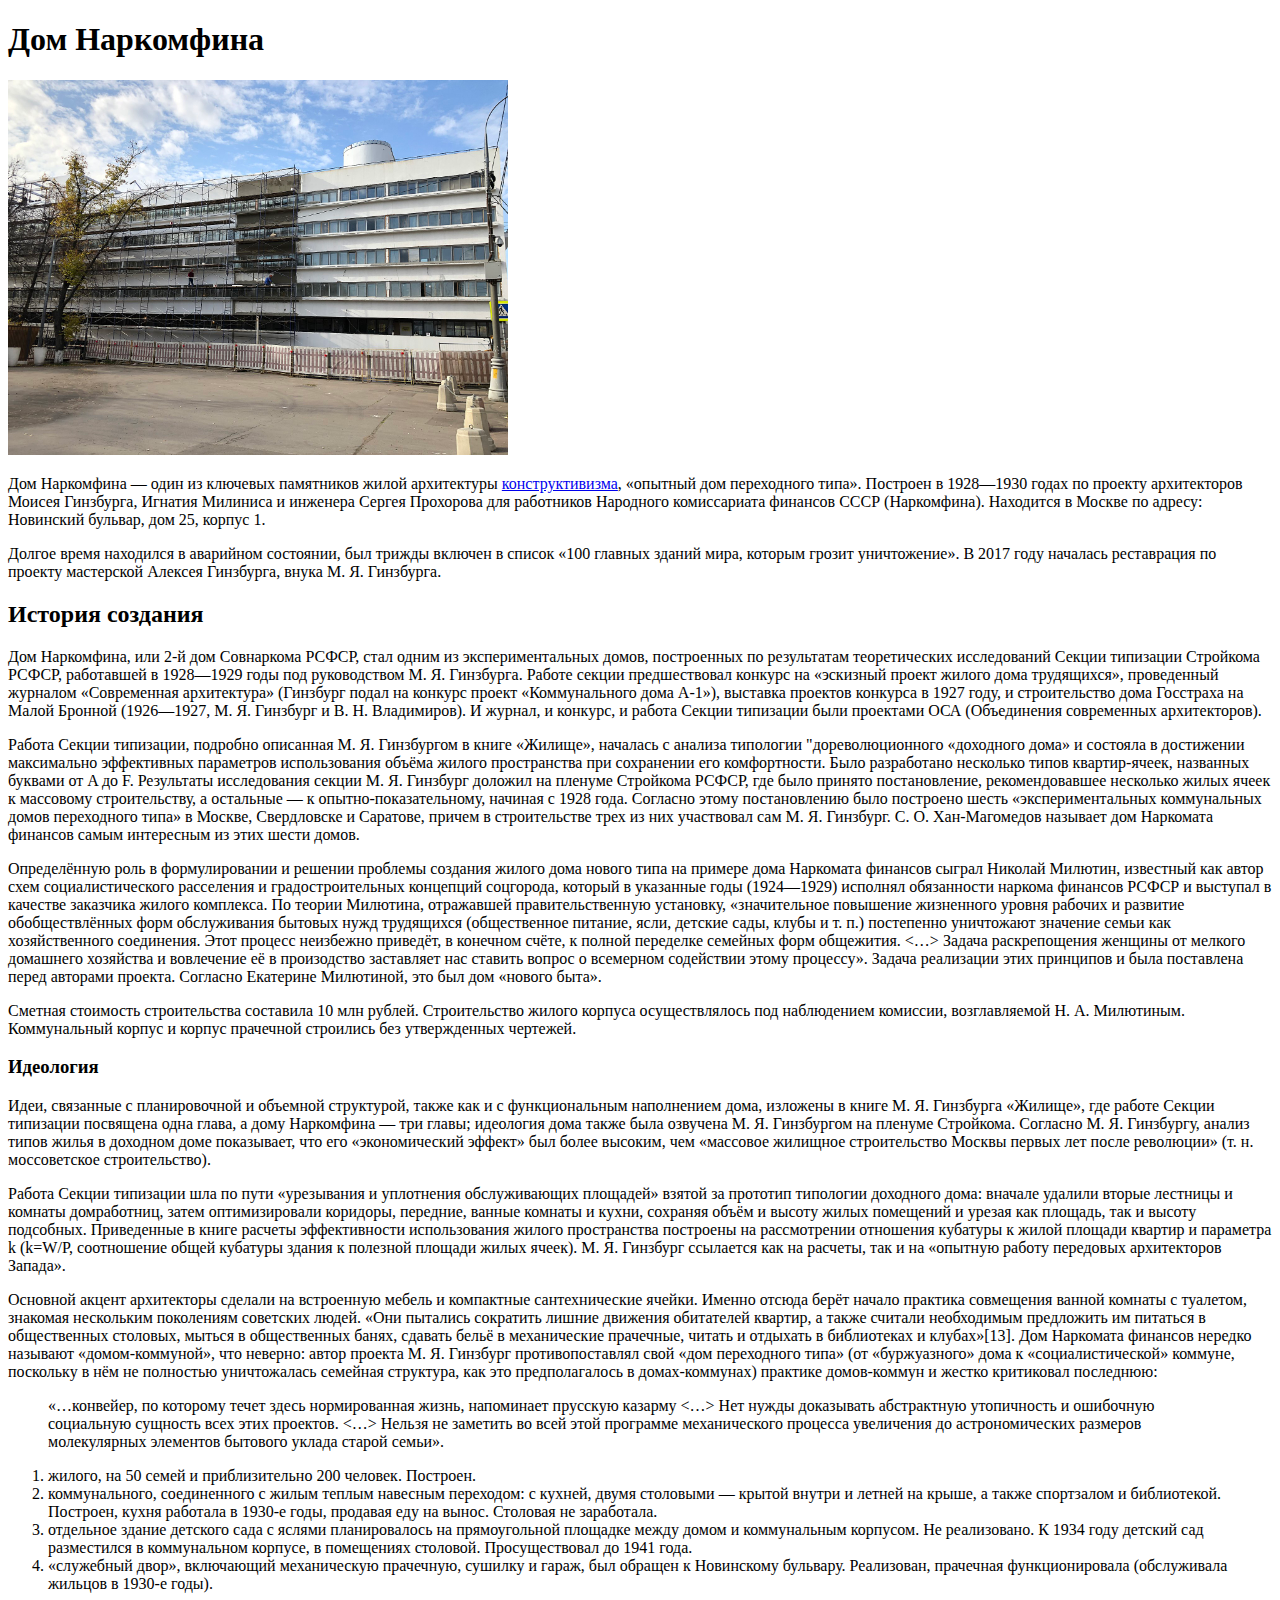
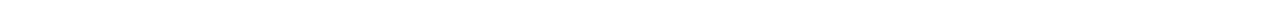
==== index.html @ 213c7147 "Домашка 1" ====
<!DOCTYPE html>
<html lang="en" dir="ltr">
  <head>
    <meta charset="utf-8">
    <title>Дом Наркомфина</title>
  </head>
  <body>
    <h1>Дом Наркомфина</h1>
    <img src="narkomfin.jpg" alt="Дома Наркомфина" width="500">
    <p>Дом Наркомфина — один из ключевых памятников жилой архитектуры <a href="https://ru.wikipedia.org/wiki/%D0%9A%D0%BE%D0%BD%D1%81%D1%82%D1%80%D1%83%D0%BA%D1%82%D0%B8%D0%B2%D0%B8%D0%B7%D0%BC_(%D0%B8%D1%81%D0%BA%D1%83%D1%81%D1%81%D1%82%D0%B2%D0%BE)">конструктивизма</a>, «опытный дом переходного типа». Построен в 1928—1930 годах по проекту архитекторов Моисея Гинзбурга, Игнатия Милиниса и инженера Сергея Прохорова для работников Народного комиссариата финансов СССР (Наркомфина). Находится в Москве по адресу: Новинский бульвар, дом 25, корпус 1.</p>
    <p>Долгое время находился в аварийном состоянии, был трижды включен в список «100 главных зданий мира, которым грозит уничтожение». В 2017 году началась реставрация по проекту мастерской Алексея Гинзбурга, внука М. Я. Гинзбурга.</p>

    <h2>История создания</h2>
    <p>Дом Наркомфина, или 2-й дом Совнаркома РСФСР, стал одним из экспериментальных домов, построенных по результатам теоретических исследований Секции типизации Стройкома РСФСР, работавшей в 1928—1929 годы под руководством М. Я. Гинзбурга. Работе секции предшествовал конкурс на «эскизный проект жилого дома трудящихся», проведенный журналом «Современная архитектура» (Гинзбург подал на конкурс проект «Коммунального дома А-1»), выставка проектов конкурса в 1927 году, и строительство дома Госстраха на Малой Бронной (1926—1927, М. Я. Гинзбург и В. Н. Владимиров). И журнал, и конкурс, и работа Секции типизации были проектами ОСА (Объединения современных архитекторов).</p>
    <p>Работа Секции типизации, подробно описанная М. Я. Гинзбургом в книге «Жилище», началась с анализа типологии "дореволюционного «доходного дома» и состояла в достижении максимально эффективных параметров использования объёма жилого пространства при сохранении его комфортности. Было разработано несколько типов квартир-ячеек, названных буквами от A до F. Результаты исследования секции М. Я. Гинзбург доложил на пленуме Стройкома РСФСР, где было принято постановление, рекомендовавшее несколько жилых ячеек к массовому строительству, а остальные — к опытно-показательному, начиная с 1928 года. Согласно этому постановлению было построено шесть «экспериментальных коммунальных домов переходного типа» в Москве, Свердловске и Саратове, причем в строительстве трех из них участвовал сам М. Я. Гинзбург. С. О. Хан-Магомедов называет дом Наркомата финансов самым интересным из этих шести домов.</p>
    <p>Определённую роль в формулировании и решении проблемы создания жилого дома нового типа на примере дома Наркомата финансов сыграл Николай Милютин, известный как автор схем социалистического расселения и градостроительных концепций соцгорода, который в указанные годы (1924—1929) исполнял обязанности наркома финансов РСФСР и выступал в качестве заказчика жилого комплекса. По теории Милютина, отражавшей правительственную установку, «значительное повышение жизненного уровня рабочих и развитие обобществлённых форм обслуживания бытовых нужд трудящихся (общественное питание, ясли, детские сады, клубы и т. п.) постепенно уничтожают значение семьи как хозяйственного соединения. Этот процесс неизбежно приведёт, в конечном счёте, к полной переделке семейных форм общежития. <…> Задача раскрепощения женщины от мелкого домашнего хозяйства и вовлечение её в произодство заставляет нас ставить вопрос о всемерном содействии этому процессу». Задача реализации этих принципов и была поставлена перед авторами проекта. Согласно Екатерине Милютиной, это был дом «нового быта».</p>
    <p>Сметная стоимость строительства составила 10 млн рублей. Строительство жилого корпуса осуществлялось под наблюдением комиссии, возглавляемой Н. А. Милютиным. Коммунальный корпус и корпус прачечной строились без утвержденных чертежей.</p>

    <h3>Идеология</h3>
    <p>Идеи, связанные с планировочной и объемной структурой, также как и с функциональным наполнением дома, изложены в книге М. Я. Гинзбурга «Жилище», где работе Секции типизации посвящена одна глава, а дому Наркомфина — три главы; идеология дома также была озвучена М. Я. Гинзбургом на пленуме Стройкома. Согласно М. Я. Гинзбургу, анализ типов жилья в доходном доме показывает, что его «экономический эффект» был более высоким, чем «массовое жилищное строительство Москвы первых лет после революции» (т. н. моссоветское строительство).</p>
    <p>Работа Секции типизации шла по пути «урезывания и уплотнения обслуживающих площадей» взятой за прототип типологии доходного дома: вначале удалили вторые лестницы и комнаты домработниц, затем оптимизировали коридоры, передние, ванные комнаты и кухни, сохраняя объём и высоту жилых помещений и урезая как площадь, так и высоту подсобных. Приведенные в книге расчеты эффективности использования жилого пространства построены на рассмотрении отношения кубатуры к жилой площади квартир и параметра k (k=W/P, соотношение общей кубатуры здания к полезной площади жилых ячеек). М. Я. Гинзбург ссылается как на расчеты, так и на «опытную работу передовых архитекторов Запада».</p>
    <p>Основной акцент архитекторы сделали на встроенную мебель и компактные сантехнические ячейки. Именно отсюда берёт начало практика совмещения ванной комнаты с туалетом, знакомая нескольким поколениям советских людей. «Они пытались сократить лишние движения обитателей квартир, а также считали необходимым предложить им питаться в общественных столовых, мыться в общественных банях, сдавать бельё в механические прачечные, читать и отдыхать в библиотеках и клубах»[13].
    Дом Наркомата финансов нередко называют «домом-коммуной», что неверно: автор проекта М. Я. Гинзбург противопоставлял свой «дом переходного типа» (от «буржуазного» дома к «социалистической» коммуне, поскольку в нём не полностью уничтожалась семейная структура, как это предполагалось в домах-коммунах) практике домов-коммун и жестко критиковал последнюю:</p>
    <blockquote cite="https://ru.wikipedia.org/wiki/%D0%94%D0%BE%D0%BC_%D0%9D%D0%B0%D1%80%D0%BA%D0%BE%D0%BC%D1%84%D0%B8%D0%BD%D0%B0">«…конвейер, по которому течет здесь нормированная жизнь, напоминает прусскую казарму <…> Нет нужды доказывать абстрактную утопичность и ошибочную социальную сущность всех этих проектов. <…> Нельзя не заметить во всей этой программе механического процесса увеличения до астрономических размеров молекулярных элементов бытового уклада старой семьи».</blockquote>

    <ol>
      <li>жилого, на 50 семей и приблизительно 200 человек. Построен.</li>
      <li>коммунального, соединенного с жилым теплым навесным переходом: с кухней, двумя столовыми — крытой внутри и летней на крыше, а также спортзалом и библиотекой. Построен, кухня работала в 1930-е годы, продавая еду на вынос. Столовая не заработала.</li>
      <li>отдельное здание детского сада с яслями планировалось на прямоугольной площадке между домом и коммунальным корпусом. Не реализовано. К 1934 году детский сад разместился в коммунальном корпусе, в помещениях столовой. Просуществовал до 1941 года.</li>
      <li>«служебный двор», включающий механическую прачечную, сушилку и гараж, был обращен к Новинскому бульвару. Реализован, прачечная функционировала (обслуживала жильцов в 1930-е годы).</li>
    </ol>

  </body>
</html>
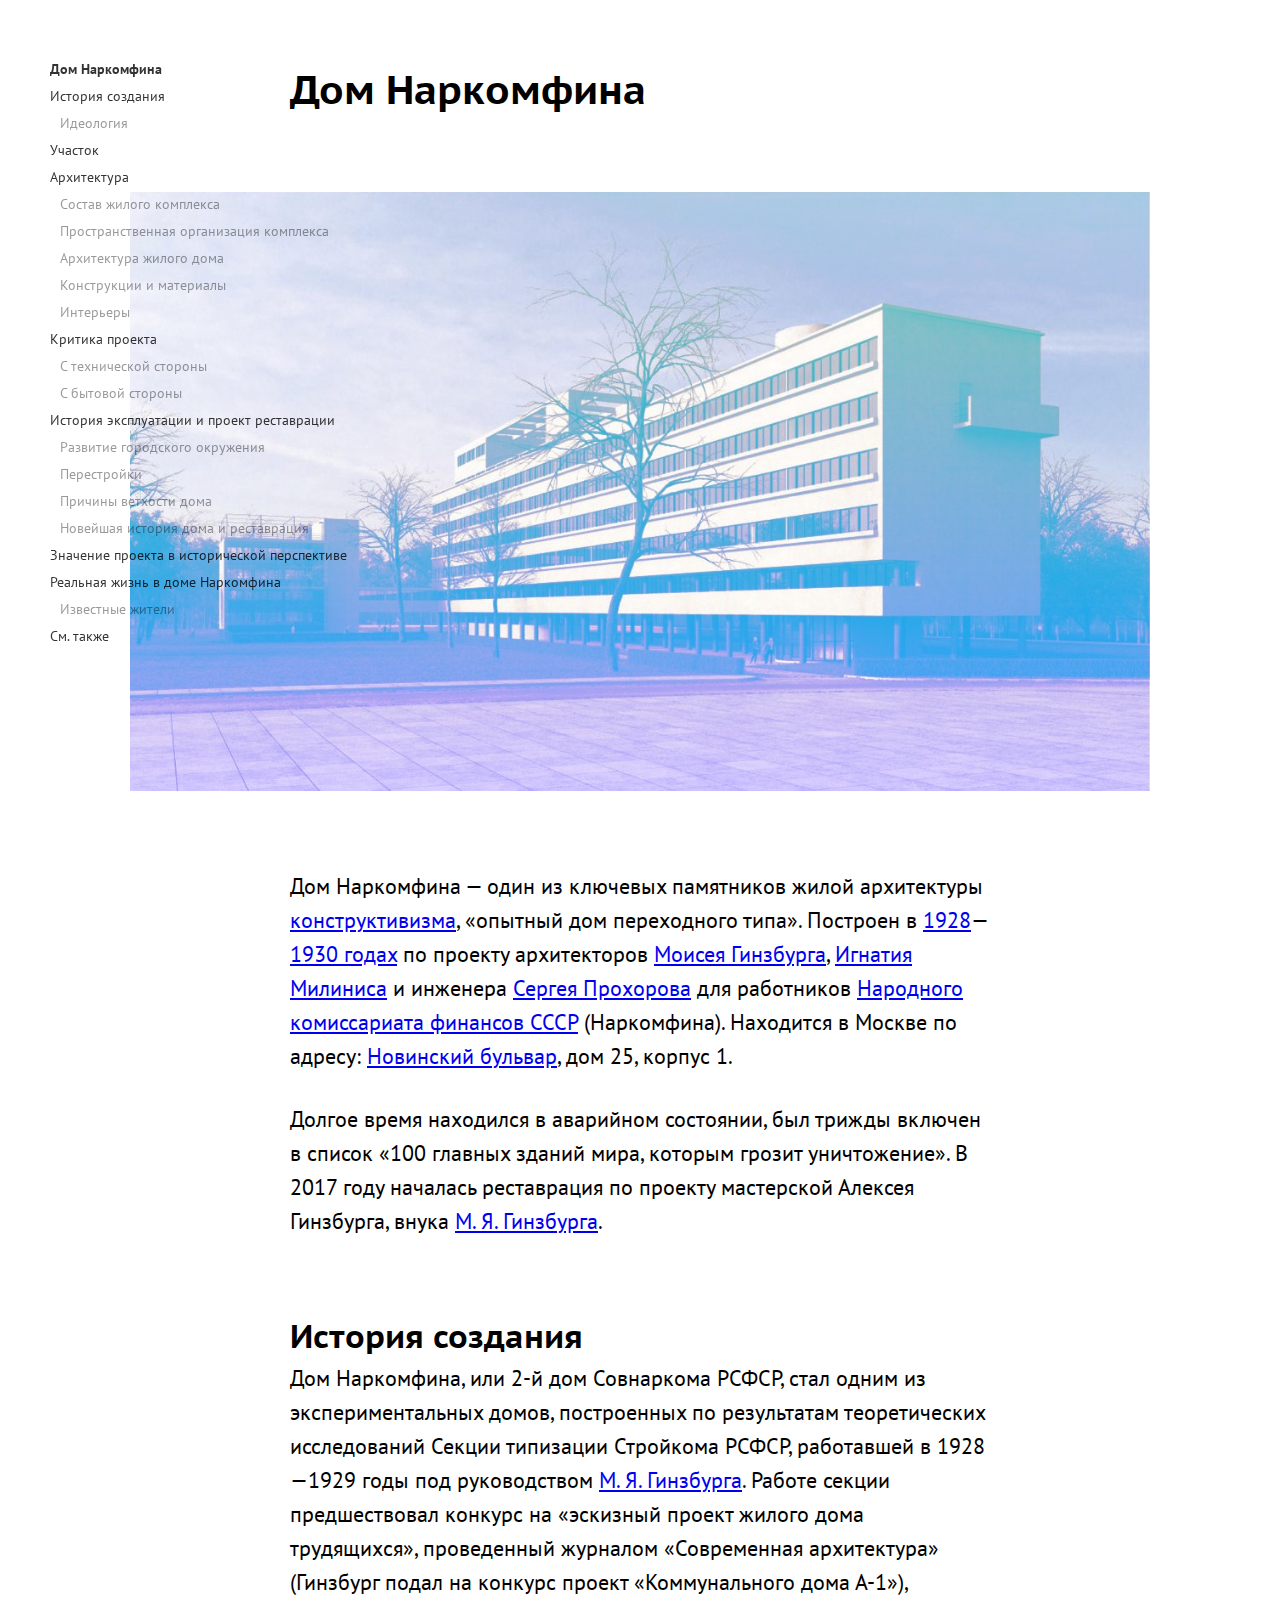
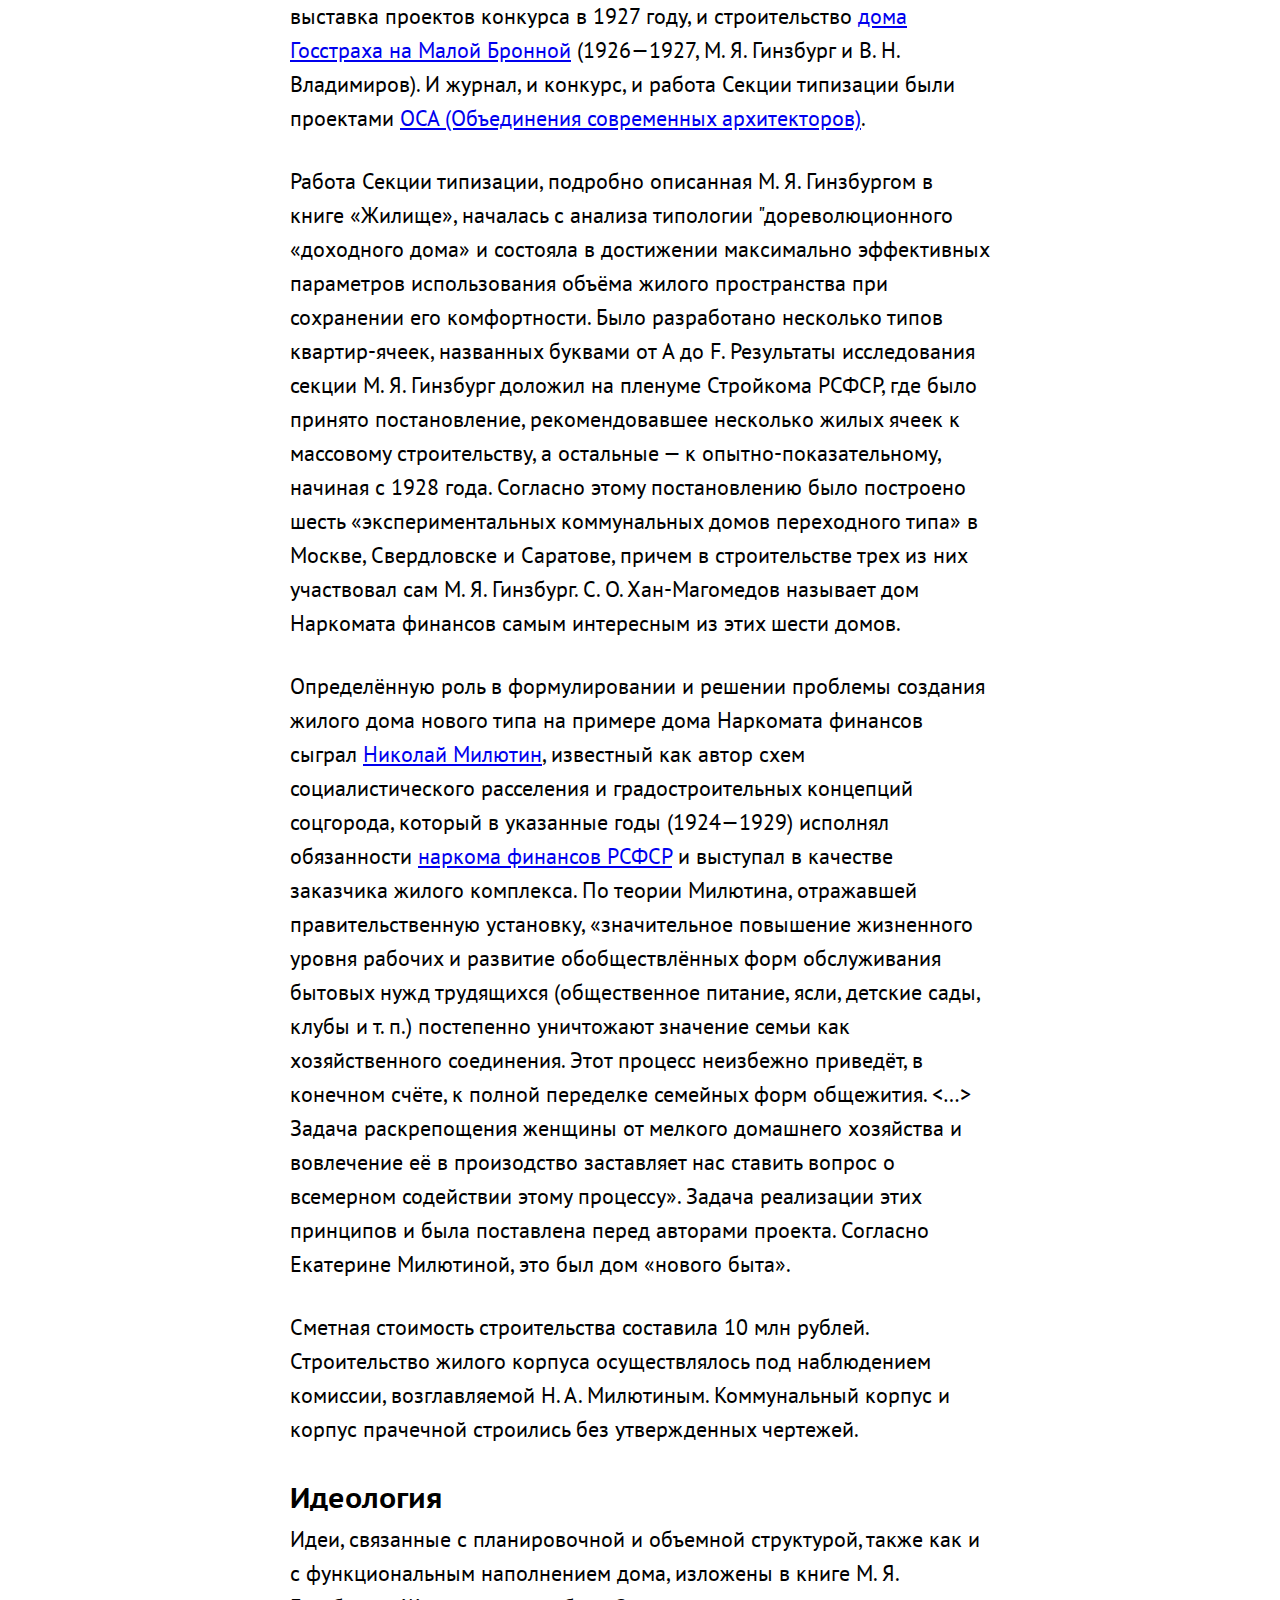
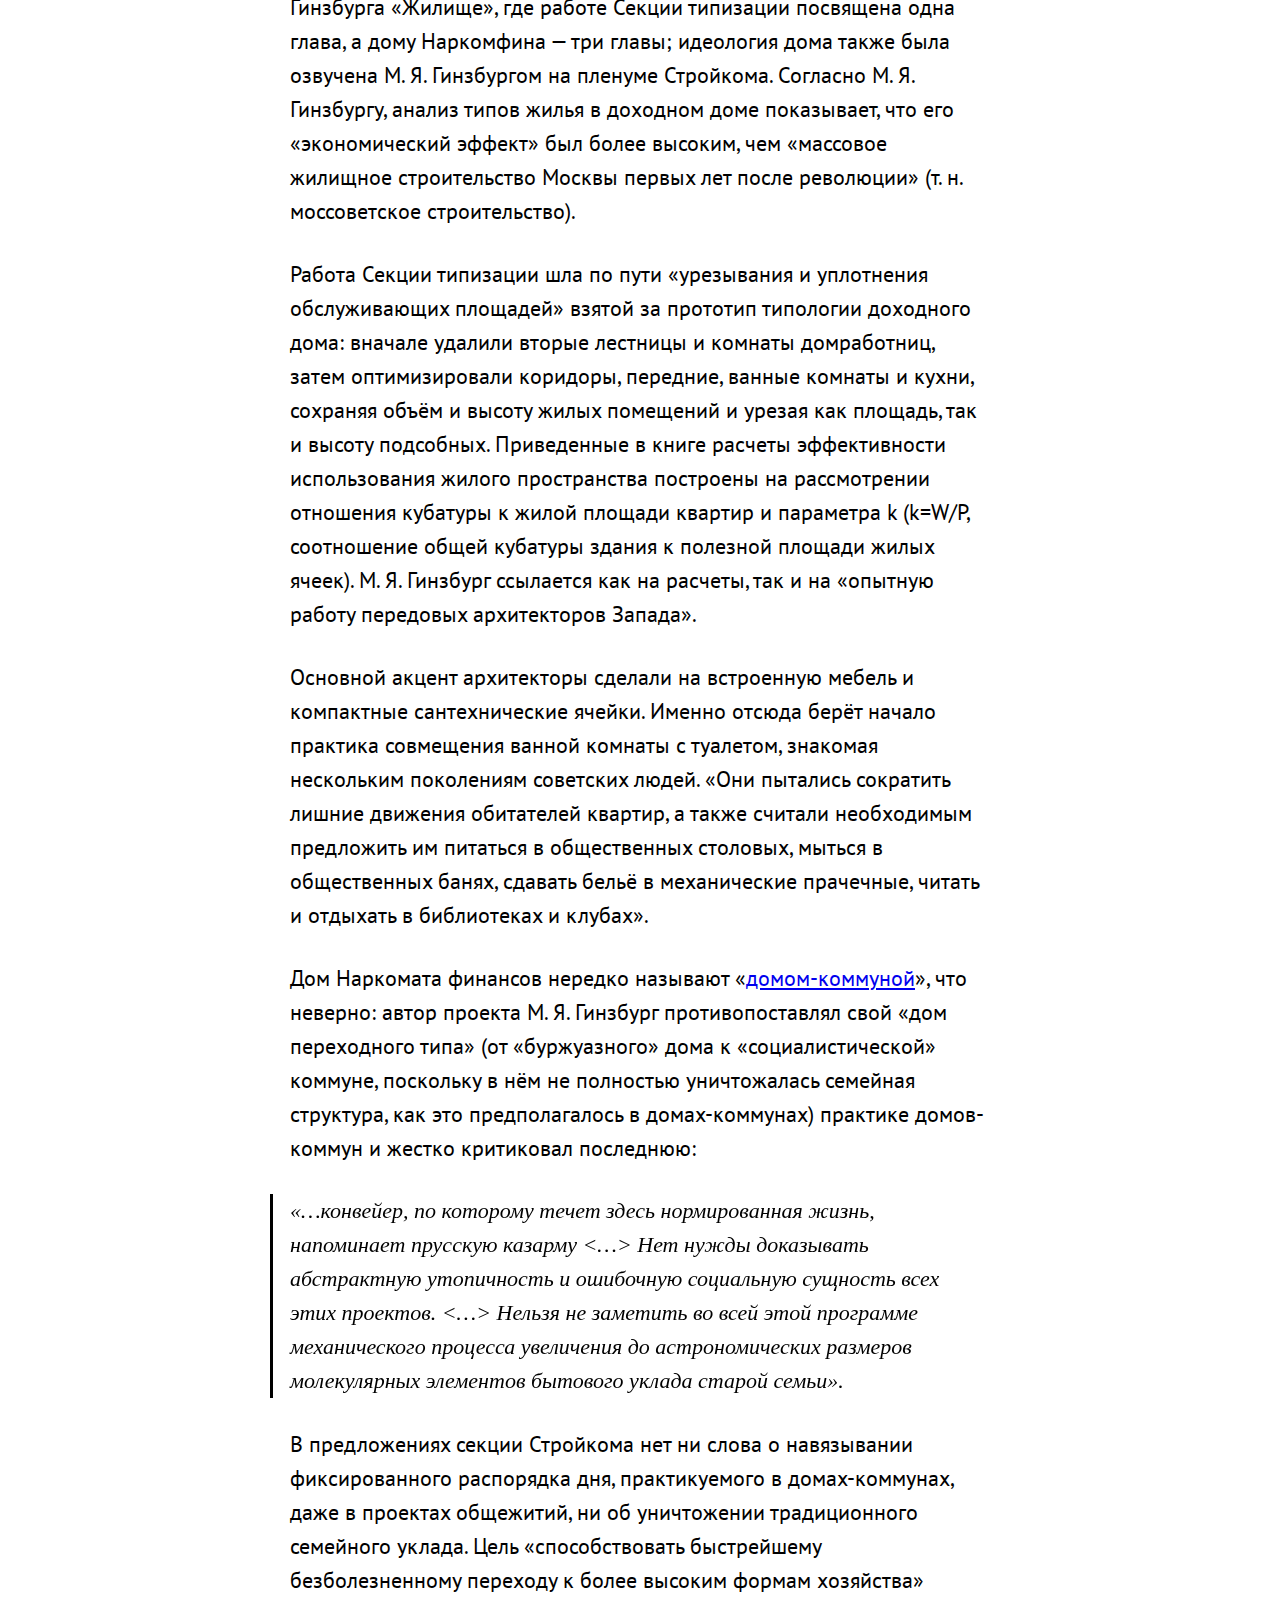
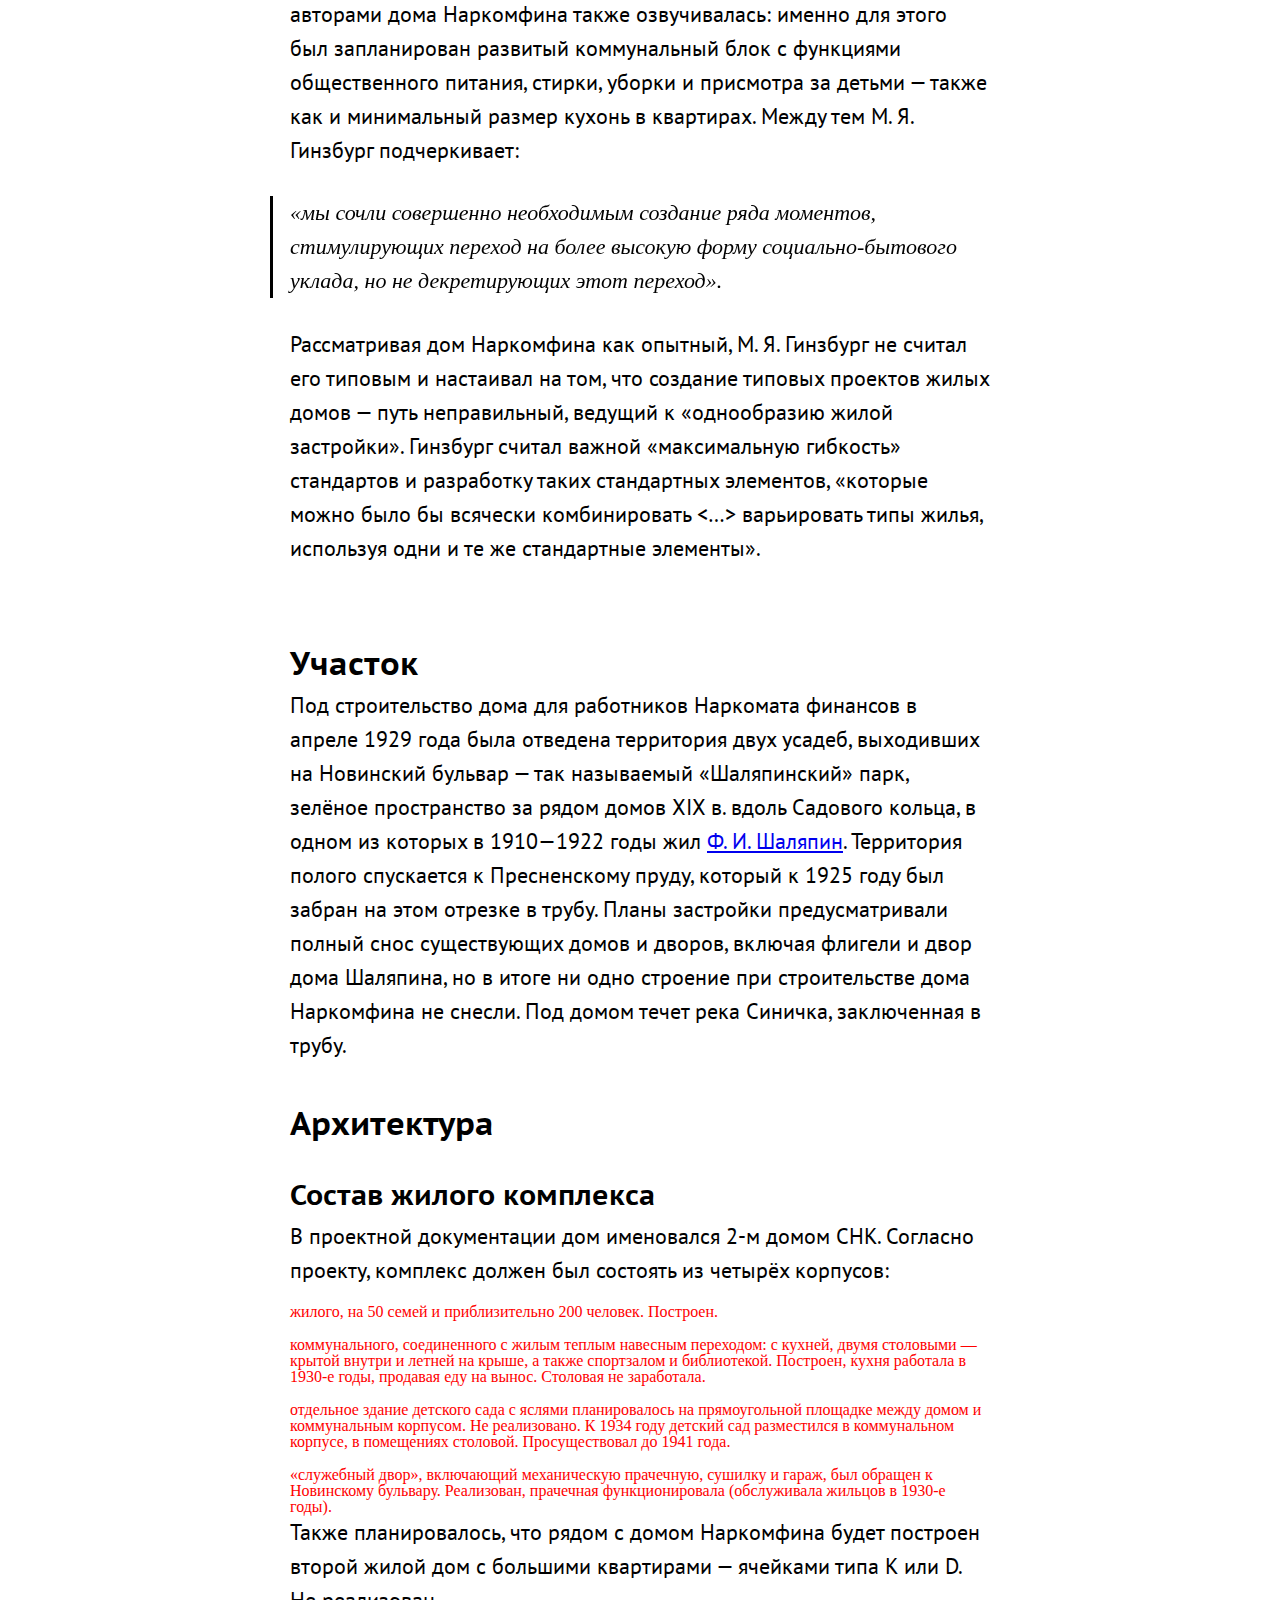
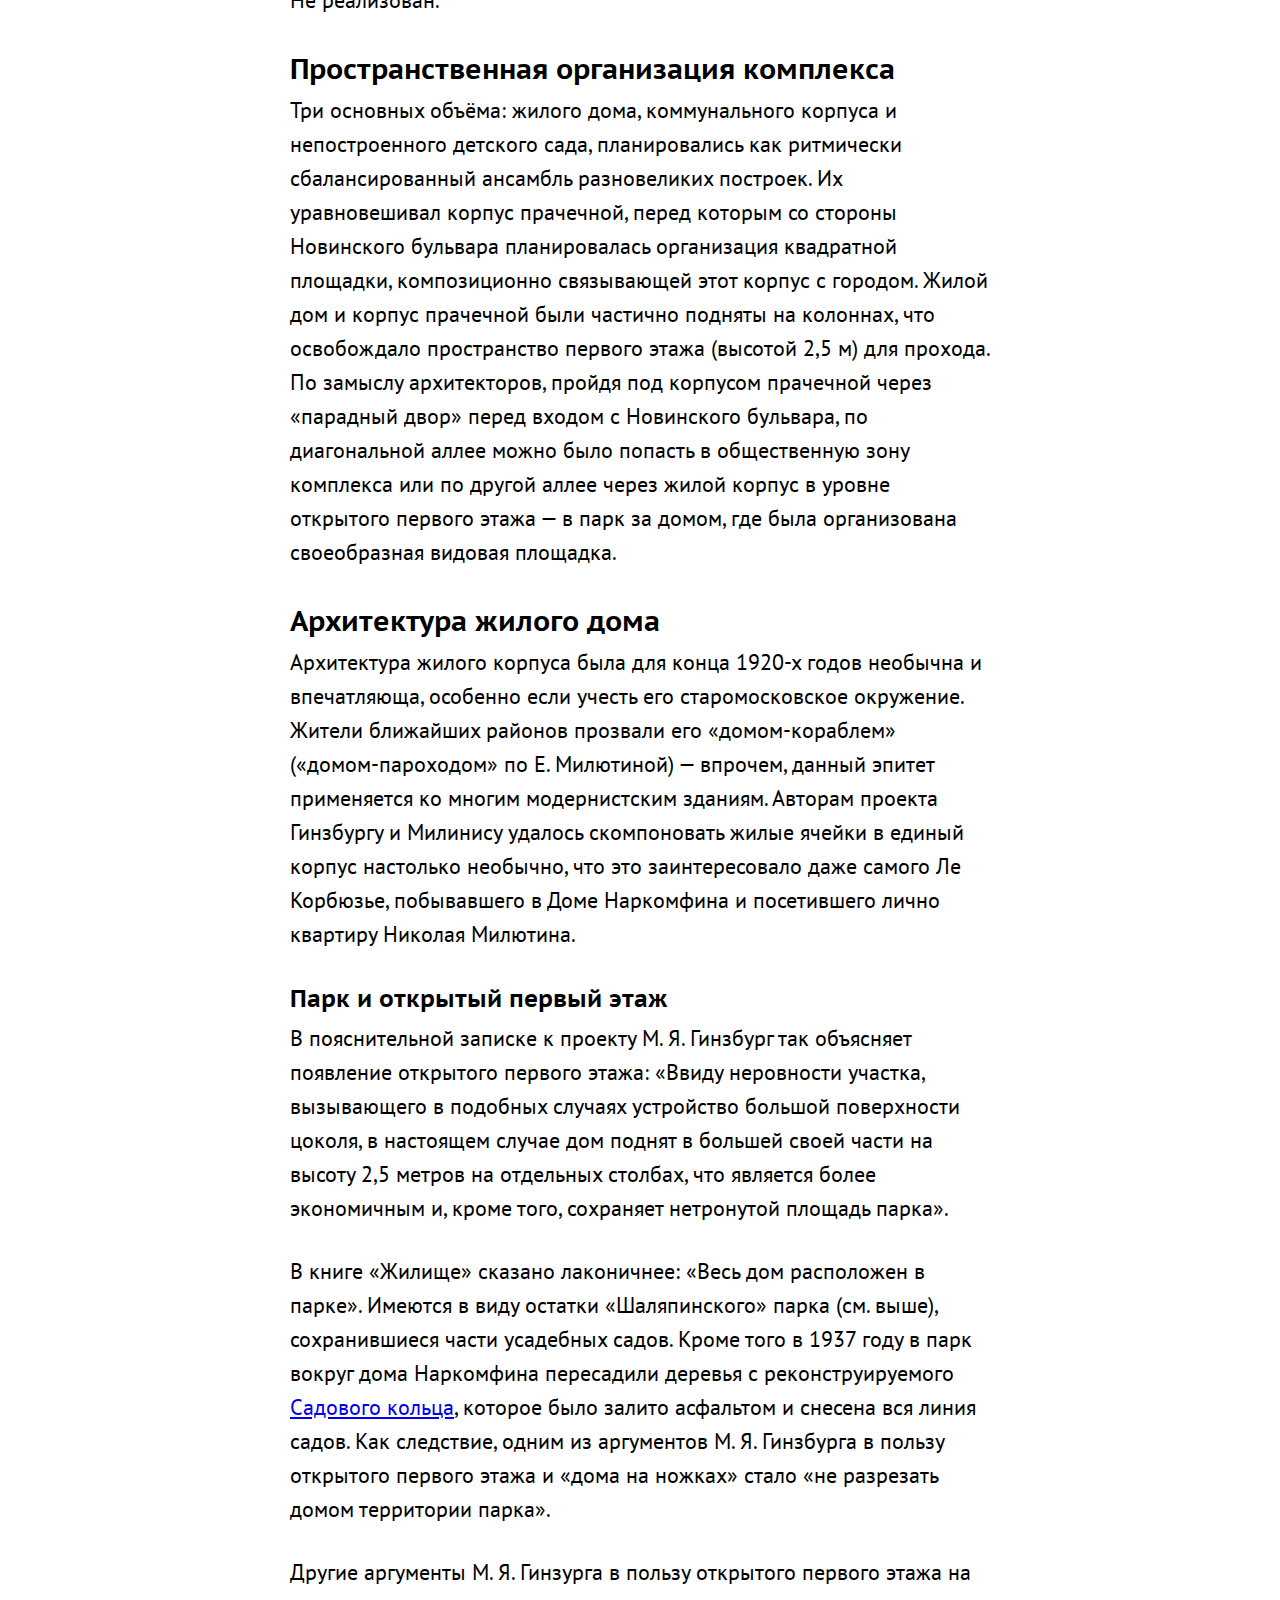
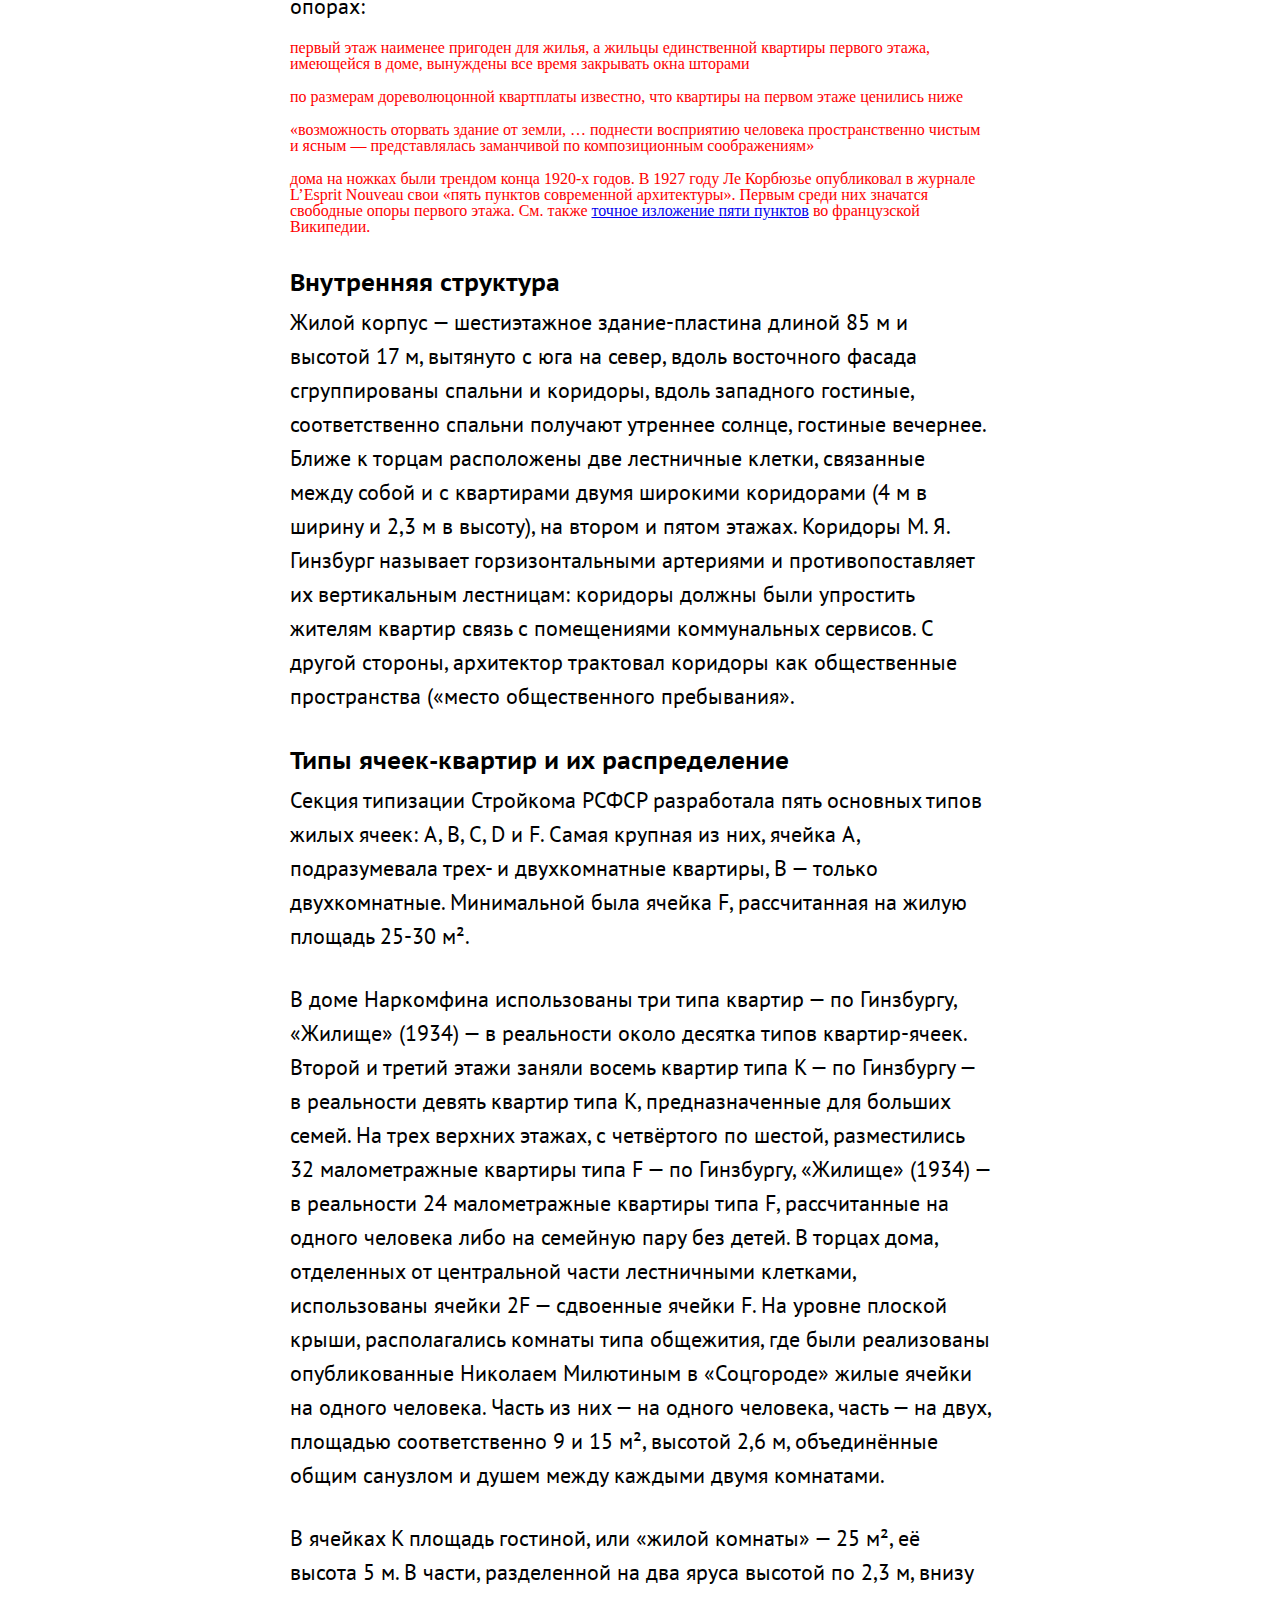
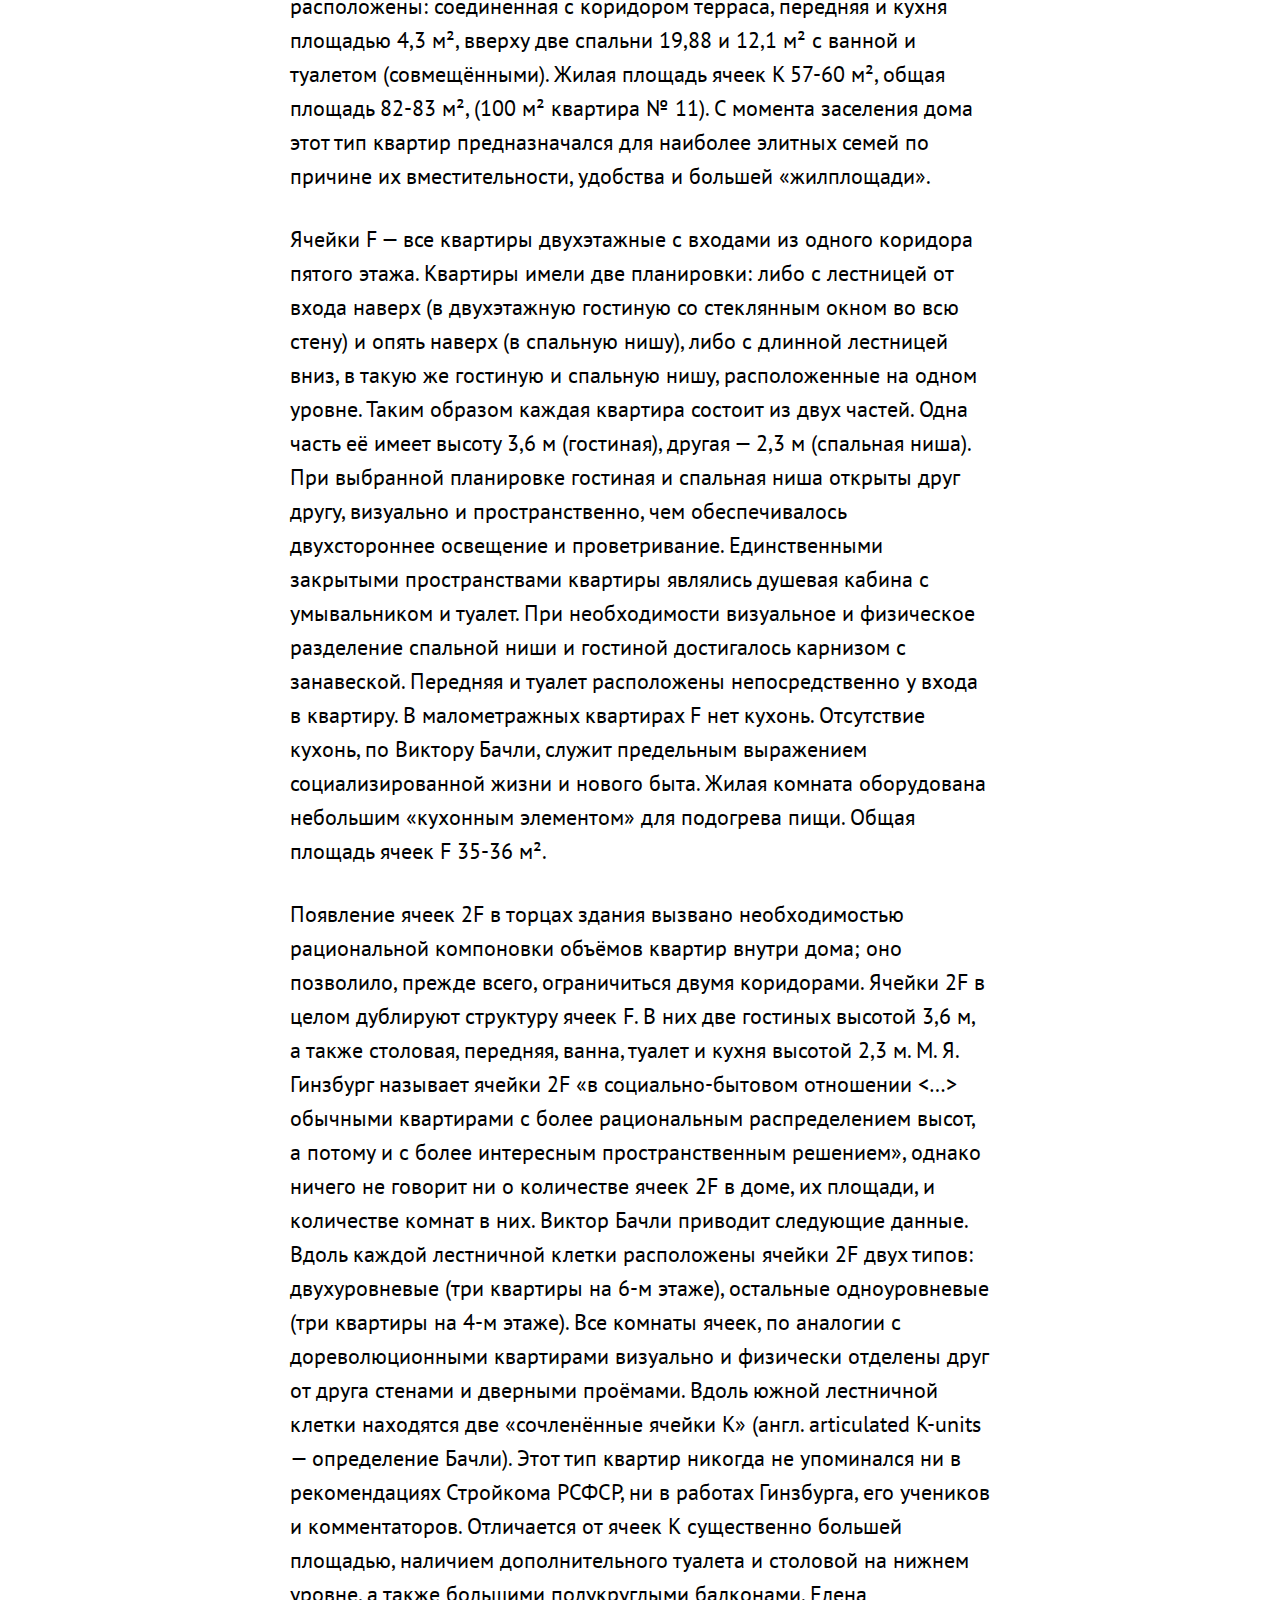
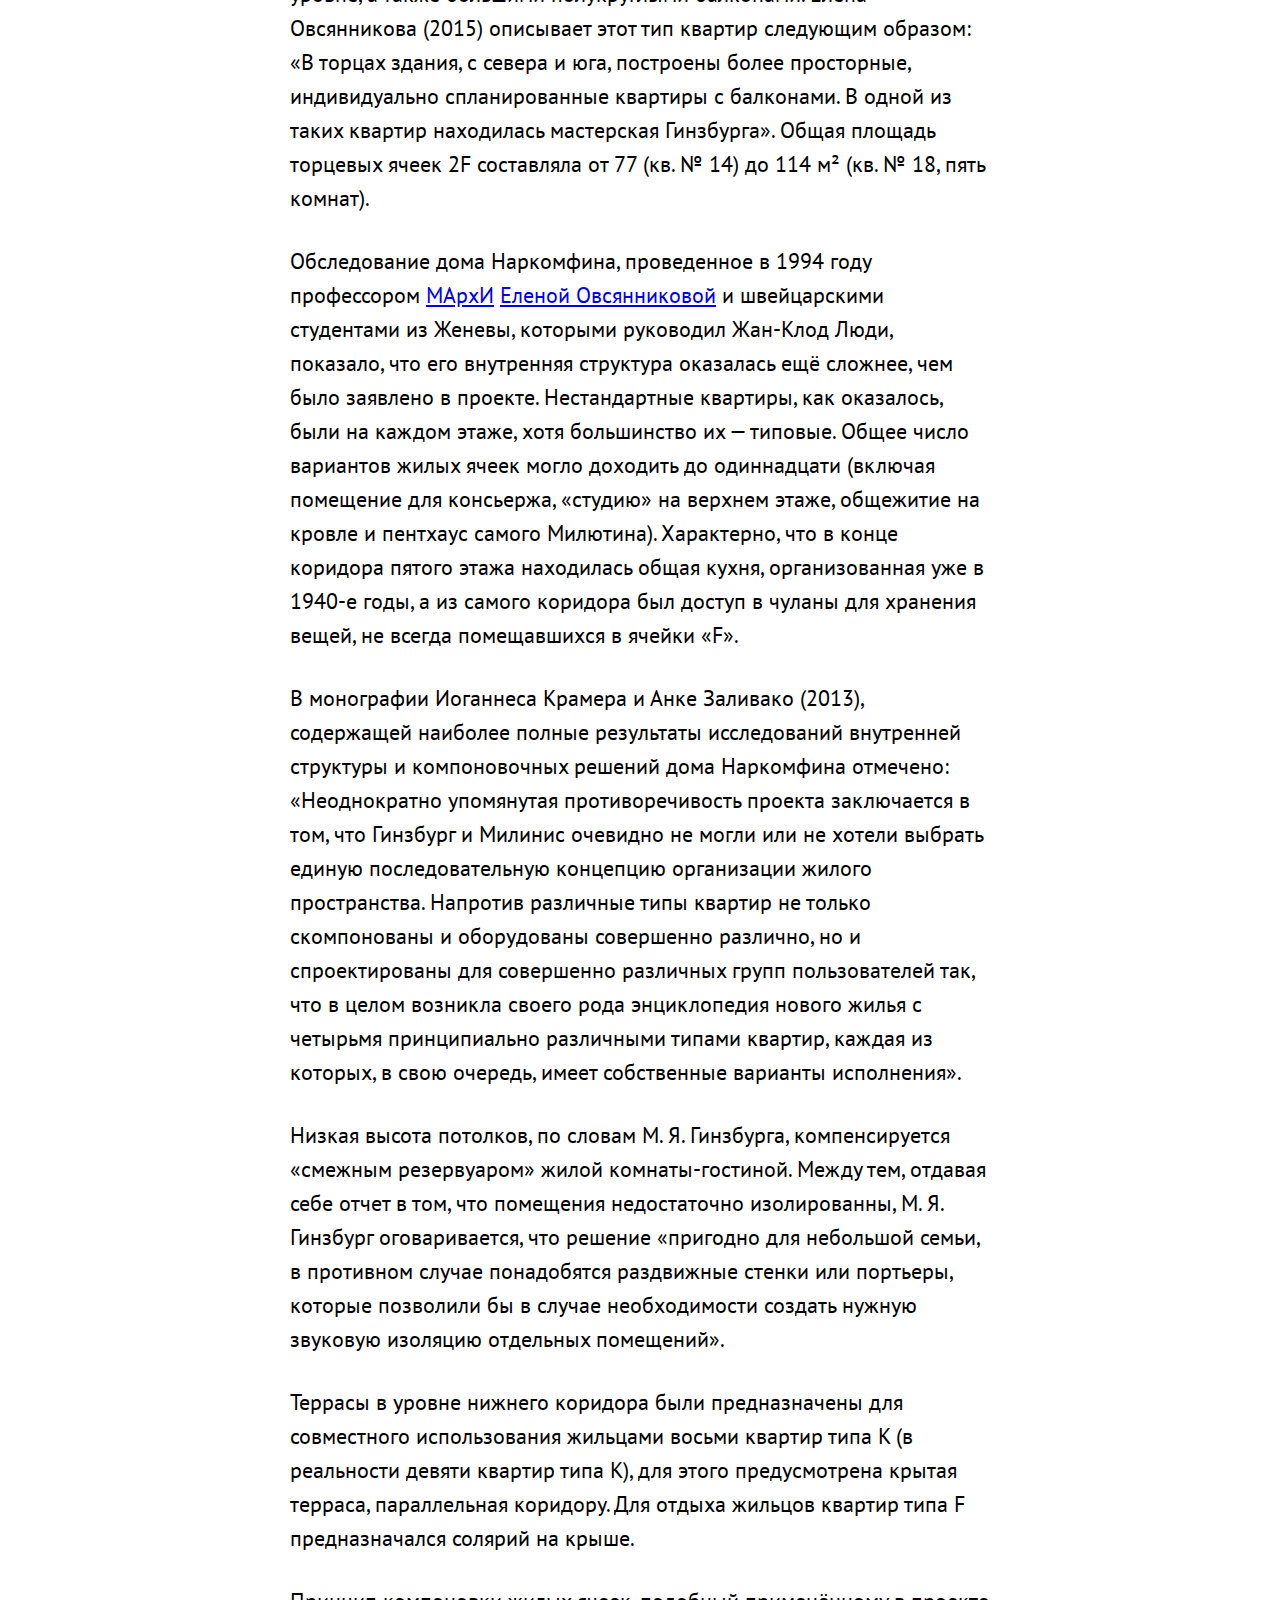
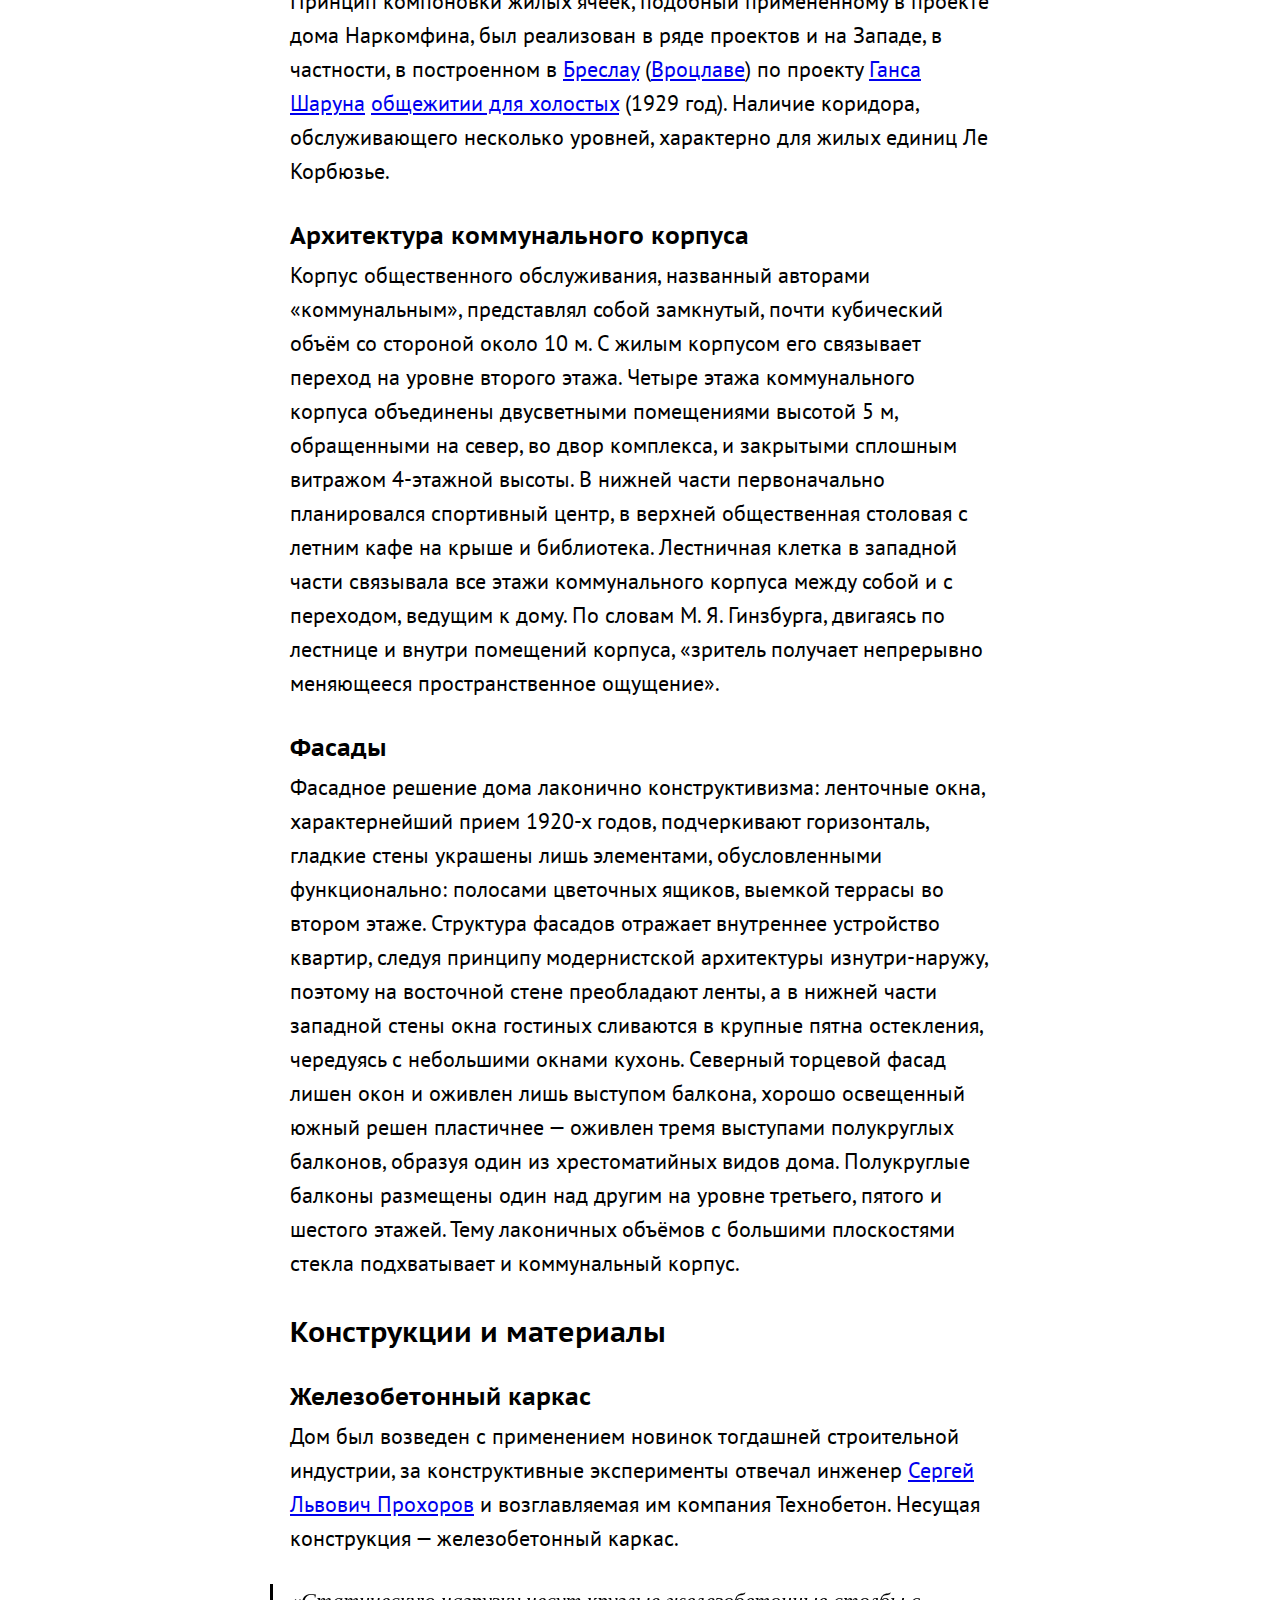
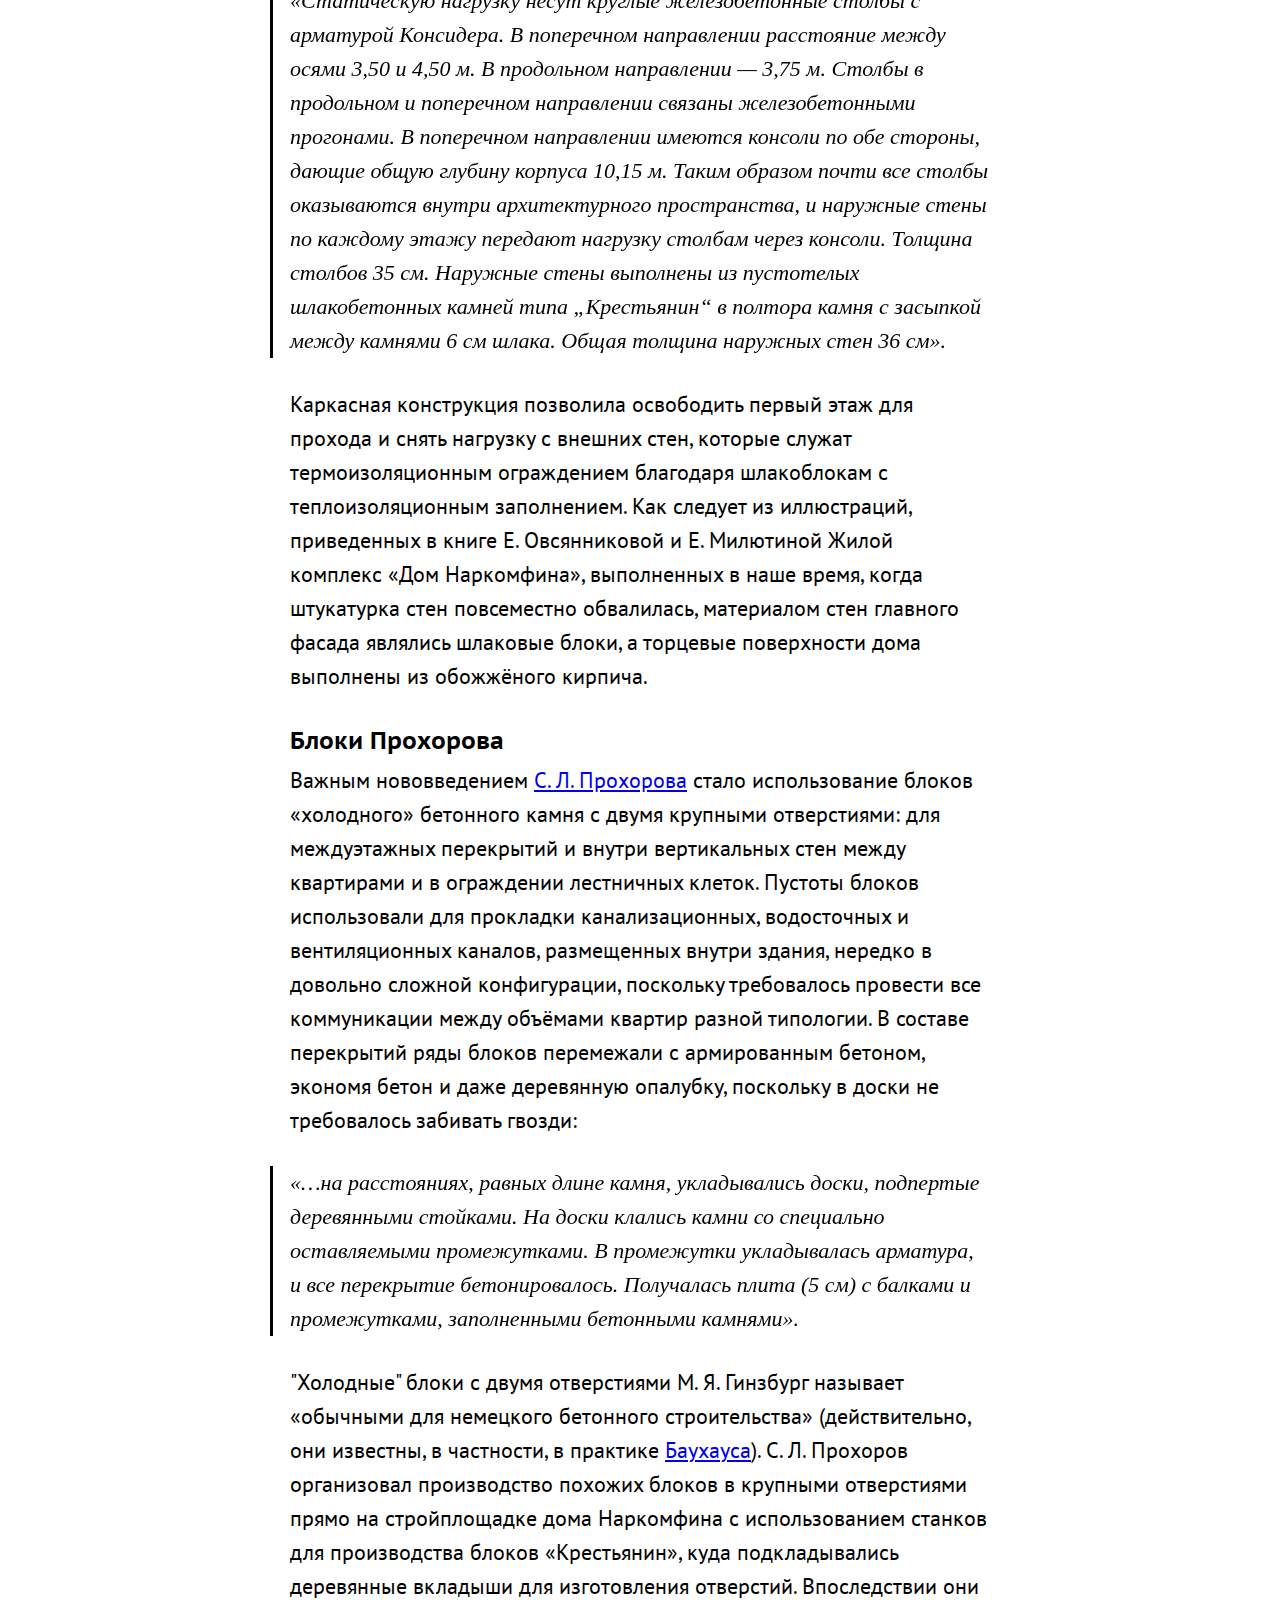
==== commit 5cd2b8ea: "Homework 3" ====
--- a/index.html
+++ b/index.html
@@ -1,34 +1,560 @@
 <!DOCTYPE html>
 <html lang="en" dir="ltr">
-  <head>
-    <meta charset="utf-8">
-    <title>Дом Наркомфина</title>
-  </head>
-  <body>
-    <h1>Дом Наркомфина</h1>
-    <img src="narkomfin.jpg" alt="Дома Наркомфина" width="500">
-    <p>Дом Наркомфина — один из ключевых памятников жилой архитектуры <a href="https://ru.wikipedia.org/wiki/%D0%9A%D0%BE%D0%BD%D1%81%D1%82%D1%80%D1%83%D0%BA%D1%82%D0%B8%D0%B2%D0%B8%D0%B7%D0%BC_(%D0%B8%D1%81%D0%BA%D1%83%D1%81%D1%81%D1%82%D0%B2%D0%BE)">конструктивизма</a>, «опытный дом переходного типа». Построен в 1928—1930 годах по проекту архитекторов Моисея Гинзбурга, Игнатия Милиниса и инженера Сергея Прохорова для работников Народного комиссариата финансов СССР (Наркомфина). Находится в Москве по адресу: Новинский бульвар, дом 25, корпус 1.</p>
-    <p>Долгое время находился в аварийном состоянии, был трижды включен в список «100 главных зданий мира, которым грозит уничтожение». В 2017 году началась реставрация по проекту мастерской Алексея Гинзбурга, внука М. Я. Гинзбурга.</p>
-
-    <h2>История создания</h2>
-    <p>Дом Наркомфина, или 2-й дом Совнаркома РСФСР, стал одним из экспериментальных домов, построенных по результатам теоретических исследований Секции типизации Стройкома РСФСР, работавшей в 1928—1929 годы под руководством М. Я. Гинзбурга. Работе секции предшествовал конкурс на «эскизный проект жилого дома трудящихся», проведенный журналом «Современная архитектура» (Гинзбург подал на конкурс проект «Коммунального дома А-1»), выставка проектов конкурса в 1927 году, и строительство дома Госстраха на Малой Бронной (1926—1927, М. Я. Гинзбург и В. Н. Владимиров). И журнал, и конкурс, и работа Секции типизации были проектами ОСА (Объединения современных архитекторов).</p>
-    <p>Работа Секции типизации, подробно описанная М. Я. Гинзбургом в книге «Жилище», началась с анализа типологии "дореволюционного «доходного дома» и состояла в достижении максимально эффективных параметров использования объёма жилого пространства при сохранении его комфортности. Было разработано несколько типов квартир-ячеек, названных буквами от A до F. Результаты исследования секции М. Я. Гинзбург доложил на пленуме Стройкома РСФСР, где было принято постановление, рекомендовавшее несколько жилых ячеек к массовому строительству, а остальные — к опытно-показательному, начиная с 1928 года. Согласно этому постановлению было построено шесть «экспериментальных коммунальных домов переходного типа» в Москве, Свердловске и Саратове, причем в строительстве трех из них участвовал сам М. Я. Гинзбург. С. О. Хан-Магомедов называет дом Наркомата финансов самым интересным из этих шести домов.</p>
-    <p>Определённую роль в формулировании и решении проблемы создания жилого дома нового типа на примере дома Наркомата финансов сыграл Николай Милютин, известный как автор схем социалистического расселения и градостроительных концепций соцгорода, который в указанные годы (1924—1929) исполнял обязанности наркома финансов РСФСР и выступал в качестве заказчика жилого комплекса. По теории Милютина, отражавшей правительственную установку, «значительное повышение жизненного уровня рабочих и развитие обобществлённых форм обслуживания бытовых нужд трудящихся (общественное питание, ясли, детские сады, клубы и т. п.) постепенно уничтожают значение семьи как хозяйственного соединения. Этот процесс неизбежно приведёт, в конечном счёте, к полной переделке семейных форм общежития. <…> Задача раскрепощения женщины от мелкого домашнего хозяйства и вовлечение её в произодство заставляет нас ставить вопрос о всемерном содействии этому процессу». Задача реализации этих принципов и была поставлена перед авторами проекта. Согласно Екатерине Милютиной, это был дом «нового быта».</p>
-    <p>Сметная стоимость строительства составила 10 млн рублей. Строительство жилого корпуса осуществлялось под наблюдением комиссии, возглавляемой Н. А. Милютиным. Коммунальный корпус и корпус прачечной строились без утвержденных чертежей.</p>
-
-    <h3>Идеология</h3>
-    <p>Идеи, связанные с планировочной и объемной структурой, также как и с функциональным наполнением дома, изложены в книге М. Я. Гинзбурга «Жилище», где работе Секции типизации посвящена одна глава, а дому Наркомфина — три главы; идеология дома также была озвучена М. Я. Гинзбургом на пленуме Стройкома. Согласно М. Я. Гинзбургу, анализ типов жилья в доходном доме показывает, что его «экономический эффект» был более высоким, чем «массовое жилищное строительство Москвы первых лет после революции» (т. н. моссоветское строительство).</p>
-    <p>Работа Секции типизации шла по пути «урезывания и уплотнения обслуживающих площадей» взятой за прототип типологии доходного дома: вначале удалили вторые лестницы и комнаты домработниц, затем оптимизировали коридоры, передние, ванные комнаты и кухни, сохраняя объём и высоту жилых помещений и урезая как площадь, так и высоту подсобных. Приведенные в книге расчеты эффективности использования жилого пространства построены на рассмотрении отношения кубатуры к жилой площади квартир и параметра k (k=W/P, соотношение общей кубатуры здания к полезной площади жилых ячеек). М. Я. Гинзбург ссылается как на расчеты, так и на «опытную работу передовых архитекторов Запада».</p>
-    <p>Основной акцент архитекторы сделали на встроенную мебель и компактные сантехнические ячейки. Именно отсюда берёт начало практика совмещения ванной комнаты с туалетом, знакомая нескольким поколениям советских людей. «Они пытались сократить лишние движения обитателей квартир, а также считали необходимым предложить им питаться в общественных столовых, мыться в общественных банях, сдавать бельё в механические прачечные, читать и отдыхать в библиотеках и клубах»[13].
-    Дом Наркомата финансов нередко называют «домом-коммуной», что неверно: автор проекта М. Я. Гинзбург противопоставлял свой «дом переходного типа» (от «буржуазного» дома к «социалистической» коммуне, поскольку в нём не полностью уничтожалась семейная структура, как это предполагалось в домах-коммунах) практике домов-коммун и жестко критиковал последнюю:</p>
-    <blockquote cite="https://ru.wikipedia.org/wiki/%D0%94%D0%BE%D0%BC_%D0%9D%D0%B0%D1%80%D0%BA%D0%BE%D0%BC%D1%84%D0%B8%D0%BD%D0%B0">«…конвейер, по которому течет здесь нормированная жизнь, напоминает прусскую казарму <…> Нет нужды доказывать абстрактную утопичность и ошибочную социальную сущность всех этих проектов. <…> Нельзя не заметить во всей этой программе механического процесса увеличения до астрономических размеров молекулярных элементов бытового уклада старой семьи».</blockquote>
-
-    <ol>
-      <li>жилого, на 50 семей и приблизительно 200 человек. Построен.</li>
-      <li>коммунального, соединенного с жилым теплым навесным переходом: с кухней, двумя столовыми — крытой внутри и летней на крыше, а также спортзалом и библиотекой. Построен, кухня работала в 1930-е годы, продавая еду на вынос. Столовая не заработала.</li>
-      <li>отдельное здание детского сада с яслями планировалось на прямоугольной площадке между домом и коммунальным корпусом. Не реализовано. К 1934 году детский сад разместился в коммунальном корпусе, в помещениях столовой. Просуществовал до 1941 года.</li>
-      <li>«служебный двор», включающий механическую прачечную, сушилку и гараж, был обращен к Новинскому бульвару. Реализован, прачечная функционировала (обслуживала жильцов в 1930-е годы).</li>
-    </ol>
-
-  </body>
+
+<head>
+  <meta charset="utf-8">
+  <title>Дом Наркомфина</title>
+  <link rel="stylesheet" href="reset.css">
+  <link href="https://fonts.googleapis.com/css2?family=PT+Sans+Caption:wght@400;700&family=PT+Sans:ital,wght@0,400;0,700;1,400;1,700&display=swap" rel="stylesheet">
+  <link rel="stylesheet" href="style.css">
+  <link rel="stylesheet" href="sidebar.css">
+</head>
+
+
+<body>
+  <nav>
+    <ul>
+      <li>Дом Наркомфина</li>
+
+      <li>
+        История создания
+
+        <ul>
+          <li>Идеология</li>
+        </ul>
+      </li>
+      <li>Участок</li>
+
+      <li>
+        Архитектура
+
+        <ul>
+          <li>Состав жилого комплекса</li>
+          <li>Пространственная организация комплекса</li>
+          <li>Архитектура жилого дома</li>
+          <li>Конструкции и материалы</li>
+          <li>Интерьеры</li>
+        </ul>
+
+      </li>
+
+      <li>
+        Критика проекта
+
+        <ul>
+          <li>С технической стороны </li>
+          <li>С бытовой стороны </li>
+        </ul>
+      </li>
+
+      <li>
+        История эксплуатации и проект реставрации
+
+        <ul>
+          <li>Развитие городского окружения</li>
+          <li>Перестройки</li>
+          <li>Причины ветхости дома</li>
+          <li>Новейшая история дома и реставрация</li>
+        </ul>
+
+      </li>
+      <li>Значение проекта в исторической перспективе</li>
+
+      <li>
+        Реальная жизнь в доме Наркомфина
+
+        <ul>
+          <li>Известные жители </li>
+        </ul>
+      </li>
+
+      <li>См. также</li>
+    </ul>
+  </nav>
+
+
+  <h1>Дом Наркомфина</h1>
+  <img src="narkomfin.jpg" alt="Дома Наркомфина">
+  <p>Дом Наркомфина — один из ключевых памятников жилой архитектуры <a
+      href="https://ru.wikipedia.org/wiki/%D0%9A%D0%BE%D0%BD%D1%81%D1%82%D1%80%D1%83%D0%BA%D1%82%D0%B8%D0%B2%D0%B8%D0%B7%D0%BC_(%D0%B8%D1%81%D0%BA%D1%83%D1%81%D1%81%D1%82%D0%B2%D0%BE)">конструктивизма</a>, «опытный дом переходного типа». Построен в
+    <a href="https://ru.wikipedia.org/wiki/1928_%D0%B3%D0%BE%D0%B4">1928</a>—<a href="https://ru.wikipedia.org/wiki/1930_%D0%B3%D0%BE%D0%B4">1930 годах</a> по проекту архитекторов <a
+      href="https://ru.wikipedia.org/wiki/%D0%93%D0%B8%D0%BD%D0%B7%D0%B1%D1%83%D1%80%D0%B3,_%D0%9C%D0%BE%D0%B8%D1%81%D0%B5%D0%B9_%D0%AF%D0%BA%D0%BE%D0%B2%D0%BB%D0%B5%D0%B2%D0%B8%D1%87">Моисея Гинзбурга</a>, <a
+      href="https://ru.wikipedia.org/wiki/%D0%9C%D0%B8%D0%BB%D0%B8%D0%BD%D0%B8%D1%81,_%D0%98%D0%B3%D0%BD%D0%B0%D1%82%D0%B8%D0%B9_%D0%A4%D1%80%D0%B0%D0%BD%D1%86%D0%B5%D0%B2%D0%B8%D1%87">Игнатия Милиниса</a> и инженера <a
+      href="https://ru.wikipedia.org/wiki/%D0%A1%D0%B5%D1%80%D0%B3%D0%B5%D0%B9_%D0%9B%D1%8C%D0%B2%D0%BE%D0%B2%D0%B8%D1%87_%D0%9F%D1%80%D0%BE%D1%85%D0%BE%D1%80%D0%BE%D0%B2">Сергея Прохорова</a> для работников <a
+      href="https://ru.wikipedia.org/wiki/%D0%9D%D0%B0%D1%80%D0%BE%D0%B4%D0%BD%D1%8B%D0%B9_%D0%BA%D0%BE%D0%BC%D0%B8%D1%81%D1%81%D0%B0%D1%80%D0%B8%D0%B0%D1%82_%D1%84%D0%B8%D0%BD%D0%B0%D0%BD%D1%81%D0%BE%D0%B2_%D0%A1%D0%A1%D0%A1%D0%A0">Народного
+      комиссариата финансов СССР</a> (Наркомфина). Находится в Москве по адресу: <a href="https://ru.wikipedia.org/wiki/%D0%9D%D0%BE%D0%B2%D0%B8%D0%BD%D1%81%D0%BA%D0%B8%D0%B9_%D0%B1%D1%83%D0%BB%D1%8C%D0%B2%D0%B0%D1%80">Новинский бульвар</a>, дом 25,
+    корпус 1.
+  </p>
+  <p>Долгое время находился в аварийном состоянии, был трижды включен в список «100 главных зданий мира, которым грозит уничтожение». В 2017 году началась реставрация по проекту мастерской Алексея Гинзбурга, внука <a
+      href="https://ru.wikipedia.org/wiki/%D0%93%D0%B8%D0%BD%D0%B7%D0%B1%D1%83%D1%80%D0%B3,_%D0%9C%D0%BE%D0%B8%D1%81%D0%B5%D0%B9_%D0%AF%D0%BA%D0%BE%D0%B2%D0%BB%D0%B5%D0%B2%D0%B8%D1%87">М. Я. Гинзбурга</a>.</p>
+
+
+  <h2>История создания</h2>
+  <p>Дом Наркомфина, или 2-й дом Совнаркома РСФСР, стал одним из экспериментальных домов, построенных по результатам теоретических исследований Секции типизации Стройкома РСФСР, работавшей в 1928—1929 годы под руководством <a
+      href="https://ru.wikipedia.org/wiki/%D0%93%D0%B8%D0%BD%D0%B7%D0%B1%D1%83%D1%80%D0%B3,_%D0%9C%D0%BE%D0%B8%D1%81%D0%B5%D0%B9_%D0%AF%D0%BA%D0%BE%D0%B2%D0%BB%D0%B5%D0%B2%D0%B8%D1%87">М. Я. Гинзбурга</a>. Работе секции предшествовал конкурс на
+    «эскизный проект жилого дома трудящихся», проведенный журналом «Современная архитектура» (Гинзбург подал на конкурс проект «Коммунального дома А-1»), выставка проектов конкурса в 1927 году, и строительство <a
+      href="https://ru.wikipedia.org/wiki/%D0%96%D0%B8%D0%BB%D0%BE%D0%B9_%D0%B4%D0%BE%D0%BC_%D0%93%D0%BE%D1%81%D1%81%D1%82%D1%80%D0%B0%D1%85%D0%B0_%D0%BD%D0%B0_%D0%9C%D0%B0%D0%BB%D0%BE%D0%B9_%D0%91%D1%80%D0%BE%D0%BD%D0%BD%D0%BE%D0%B9">дома Госстраха
+      на Малой Бронной</a> (1926—1927, М. Я. Гинзбург и В. Н. Владимиров). И журнал, и конкурс, и работа Секции типизации были проектами <a
+      href="https://ru.wikipedia.org/wiki/%D0%9E%D0%B1%D1%8A%D0%B5%D0%B4%D0%B8%D0%BD%D0%B5%D0%BD%D0%B8%D0%B5_%D1%81%D0%BE%D0%B2%D1%80%D0%B5%D0%BC%D0%B5%D0%BD%D0%BD%D1%8B%D1%85_%D0%B0%D1%80%D1%85%D0%B8%D1%82%D0%B5%D0%BA%D1%82%D0%BE%D1%80%D0%BE%D0%B2">ОСА
+      (Объединения современных архитекторов)</a>.</p>
+  <p>Работа Секции типизации, подробно описанная М. Я. Гинзбургом в книге «Жилище», началась с анализа типологии "дореволюционного «доходного дома» и состояла в достижении максимально эффективных параметров использования объёма жилого пространства
+    при сохранении его комфортности. Было разработано несколько типов квартир-ячеек, названных буквами от A до F. Результаты исследования секции М. Я. Гинзбург доложил на пленуме Стройкома РСФСР, где было принято постановление, рекомендовавшее
+    несколько жилых ячеек к массовому строительству, а остальные — к опытно-показательному, начиная с 1928 года. Согласно этому постановлению было построено шесть «экспериментальных коммунальных домов переходного типа» в Москве, Свердловске и
+    Саратове, причем в строительстве трех из них участвовал сам М. Я. Гинзбург. С. О. Хан-Магомедов называет дом Наркомата финансов самым интересным из этих шести домов.</p>
+  <p>Определённую роль в формулировании и решении проблемы создания жилого дома нового типа на примере дома Наркомата финансов сыграл <a
+      href="https://ru.wikipedia.org/wiki/%D0%9C%D0%B8%D0%BB%D1%8E%D1%82%D0%B8%D0%BD,_%D0%9D%D0%B8%D0%BA%D0%BE%D0%BB%D0%B0%D0%B9_%D0%90%D0%BB%D0%B5%D0%BA%D1%81%D0%B0%D0%BD%D0%B4%D1%80%D0%BE%D0%B2%D0%B8%D1%87">Николай Милютин</a>, известный как автор
+    схем социалистического расселения и градостроительных концепций соцгорода, который в указанные годы (1924—1929) исполнял обязанности <a
+      href="https://ru.wikipedia.org/wiki/%D0%9D%D0%B0%D1%80%D0%BE%D0%B4%D0%BD%D1%8B%D0%B9_%D0%BA%D0%BE%D0%BC%D0%B8%D1%81%D1%81%D0%B0%D1%80%D0%B8%D0%B0%D1%82_%D1%84%D0%B8%D0%BD%D0%B0%D0%BD%D1%81%D0%BE%D0%B2_%D0%A0%D0%A1%D0%A4%D0%A1%D0%A0">наркома
+      финансов РСФСР</a> и выступал в качестве заказчика жилого комплекса. По теории Милютина, отражавшей правительственную установку, «значительное повышение жизненного уровня рабочих и развитие обобществлённых форм обслуживания бытовых нужд
+    трудящихся (общественное питание, ясли, детские сады, клубы и т. п.) постепенно уничтожают значение семьи как хозяйственного соединения. Этот процесс неизбежно приведёт, в конечном счёте, к полной переделке семейных форм общежития. <…> Задача
+      раскрепощения женщины от мелкого домашнего хозяйства и вовлечение её в произодство заставляет нас ставить вопрос о всемерном содействии этому процессу». Задача реализации этих принципов и была поставлена перед авторами проекта. Согласно
+      Екатерине Милютиной, это был дом «нового быта».</p>
+  <p>Сметная стоимость строительства составила 10 млн рублей. Строительство жилого корпуса осуществлялось под наблюдением комиссии, возглавляемой Н. А. Милютиным. Коммунальный корпус и корпус прачечной строились без утвержденных чертежей.</p>
+
+  <h3>Идеология</h3>
+  <p>Идеи, связанные с планировочной и объемной структурой, также как и с функциональным наполнением дома, изложены в книге М. Я. Гинзбурга «Жилище», где работе Секции типизации посвящена одна глава, а дому Наркомфина — три главы; идеология дома
+    также была озвучена М. Я. Гинзбургом на пленуме Стройкома. Согласно М. Я. Гинзбургу, анализ типов жилья в доходном доме показывает, что его «экономический эффект» был более высоким, чем «массовое жилищное строительство Москвы первых лет после
+    революции» (т. н. моссоветское строительство).</p>
+  <p>Работа Секции типизации шла по пути «урезывания и уплотнения обслуживающих площадей» взятой за прототип типологии доходного дома: вначале удалили вторые лестницы и комнаты домработниц, затем оптимизировали коридоры, передние, ванные комнаты и
+    кухни, сохраняя объём и высоту жилых помещений и урезая как площадь, так и высоту подсобных. Приведенные в книге расчеты эффективности использования жилого пространства построены на рассмотрении отношения кубатуры к жилой площади квартир и
+    параметра k (k=W/P, соотношение общей кубатуры здания к полезной площади жилых ячеек). М. Я. Гинзбург ссылается как на расчеты, так и на «опытную работу передовых архитекторов Запада».</p>
+  <p>Основной акцент архитекторы сделали на встроенную мебель и компактные сантехнические ячейки. Именно отсюда берёт начало практика совмещения ванной комнаты с туалетом, знакомая нескольким поколениям советских людей. «Они пытались сократить лишние
+    движения обитателей квартир, а также считали необходимым предложить им питаться в общественных столовых, мыться в общественных банях, сдавать бельё в механические прачечные, читать и отдыхать в библиотеках и клубах».</p>
+  <p>Дом Наркомата финансов нередко называют «<a href="https://ru.wikipedia.org/wiki/%D0%94%D0%BE%D0%BC-%D0%BA%D0%BE%D0%BC%D0%BC%D1%83%D0%BD%D0%B0">домом-коммуной</a>», что неверно: автор проекта М. Я. Гинзбург противопоставлял свой «дом переходного
+    типа» (от «буржуазного» дома к «социалистической» коммуне, поскольку в нём не полностью уничтожалась семейная структура, как это предполагалось в домах-коммунах) практике домов-коммун и жестко критиковал последнюю:</p>
+
+  <blockquote cite="https://ru.wikipedia.org/wiki/%D0%94%D0%BE%D0%BC_%D0%9D%D0%B0%D1%80%D0%BA%D0%BE%D0%BC%D1%84%D0%B8%D0%BD%D0%B0">
+    «…конвейер, по которому течет здесь нормированная жизнь, напоминает прусскую казарму <…> Нет нужды доказывать
+      абстрактную утопичность и ошибочную социальную сущность всех этих проектов. <…> Нельзя не заметить во всей этой программе механического процесса увеличения до астрономических размеров молекулярных элементов бытового уклада старой семьи».
+  </blockquote>
+  <p>В предложениях секции Стройкома нет ни слова о навязывании фиксированного распорядка дня, практикуемого в домах-коммунах, даже в проектах общежитий, ни об уничтожении традиционного семейного уклада. Цель «способствовать быстрейшему
+    безболезненному переходу к более высоким формам хозяйства» авторами дома Наркомфина также озвучивалась: именно для этого был запланирован развитый коммунальный блок с функциями общественного питания, стирки, уборки и присмотра за детьми — также
+    как и минимальный размер кухонь в квартирах. Между тем М. Я. Гинзбург подчеркивает:</p>
+  <blockquote cite="https://ru.wikipedia.org/wiki/%D0%94%D0%BE%D0%BC_%D0%9D%D0%B0%D1%80%D0%BA%D0%BE%D0%BC%D1%84%D0%B8%D0%BD%D0%B0">«мы сочли совершенно необходимым создание ряда моментов, стимулирующих переход на более высокую форму
+    социально-бытового уклада, но не декретирующих этот переход».</blockquote>
+  <p>Рассматривая дом Наркомфина как опытный, М. Я. Гинзбург не считал его типовым и настаивал на том, что создание типовых проектов жилых домов — путь неправильный, ведущий к «однообразию жилой застройки». Гинзбург считал важной «максимальную
+    гибкость» стандартов и разработку таких стандартных элементов, «которые можно было бы всячески комбинировать <…> варьировать типы жилья, используя одни и те же стандартные элементы».</p>
+
+
+  <h2>Участок</h2>
+  <p>Под строительство дома для работников Наркомата финансов в апреле 1929 года была отведена территория двух усадеб, выходивших на Новинский бульвар — так называемый «Шаляпинский» парк, зелёное пространство за рядом домов XIX в. вдоль Садового
+    кольца, в одном из которых в 1910—1922 годы жил <a href="https://ru.wikipedia.org/wiki/%D0%A8%D0%B0%D0%BB%D1%8F%D0%BF%D0%B8%D0%BD,_%D0%A4%D1%91%D0%B4%D0%BE%D1%80_%D0%98%D0%B2%D0%B0%D0%BD%D0%BE%D0%B2%D0%B8%D1%87">Ф. И. Шаляпин</a>. Территория
+    полого спускается к Пресненскому пруду, который к 1925 году был забран на этом отрезке в трубу. Планы застройки предусматривали полный снос существующих домов и дворов, включая флигели и двор дома Шаляпина, но в итоге ни одно строение при
+    строительстве дома Наркомфина не снесли. Под домом течет река Синичка, заключенная в трубу.</p>
+
+
+  <h2>Архитектура</h2>
+
+  <h3>Состав жилого комплекса</h3>
+  <p>В проектной документации дом именовался 2-м домом СНК. Согласно проекту, комплекс должен был состоять из четырёх корпусов:</p>
+  <ol>
+    <li>жилого, на 50 семей и приблизительно 200 человек. Построен.</li>
+    <li>коммунального, соединенного с жилым теплым навесным переходом: с кухней, двумя столовыми — крытой внутри и летней на крыше, а также спортзалом и библиотекой. Построен, кухня работала в 1930-е годы, продавая еду на вынос. Столовая не
+      заработала.</li>
+    <li>отдельное здание детского сада с яслями планировалось на прямоугольной площадке между домом и коммунальным корпусом. Не реализовано. К 1934 году детский сад разместился в коммунальном корпусе, в помещениях столовой. Просуществовал до 1941
+      года.</li>
+    <li>«служебный двор», включающий механическую прачечную, сушилку и гараж, был обращен к Новинскому бульвару. Реализован, прачечная функционировала (обслуживала жильцов в 1930-е годы).</li>
+  </ol>
+
+  <p>Также планировалось, что рядом с домом Наркомфина будет построен второй жилой дом с большими квартирами — ячейками типа К или D. Не реализован.</p>
+
+  <h3>Пространственная организация комплекса</h3>
+  <p>Три основных объёма: жилого дома, коммунального корпуса и непостроенного детского сада, планировались как ритмически сбалансированный ансамбль разновеликих построек. Их уравновешивал корпус прачечной, перед которым со стороны Новинского бульвара
+    планировалась организация квадратной площадки, композиционно связывающей этот корпус с городом. Жилой дом и корпус прачечной были частично подняты на колоннах, что освобождало пространство первого этажа (высотой 2,5 м) для прохода. По замыслу
+    архитекторов, пройдя под корпусом прачечной через «парадный двор» перед входом с Новинского бульвара, по диагональной аллее можно было попасть в общественную зону комплекса или по другой аллее через жилой корпус в уровне открытого первого этажа —
+    в парк за домом, где была организована своеобразная видовая площадка.</p>
+
+  <h3>Архитектура жилого дома</h3>
+  <p>Архитектура жилого корпуса была для конца 1920-х годов необычна и впечатляюща, особенно если учесть его старомосковское окружение. Жители ближайших районов прозвали его «домом-кораблем» («домом-пароходом» по Е. Милютиной) — впрочем, данный
+    эпитет применяется ко многим модернистским зданиям. Авторам проекта Гинзбургу и Милинису удалось скомпоновать жилые ячейки в единый корпус настолько необычно, что это заинтересовало даже самого Ле Корбюзье, побывавшего в Доме Наркомфина и
+    посетившего лично квартиру Николая Милютина.</p>
+  <h4>Парк и открытый первый этаж</h4>
+  <p>В пояснительной записке к проекту М. Я. Гинзбург так объясняет появление открытого первого этажа: «Ввиду неровности участка, вызывающего в подобных случаях устройство большой поверхности цоколя, в настоящем случае дом поднят в большей своей
+    части на высоту 2,5 метров на отдельных столбах, что является более экономичным и, кроме того, сохраняет нетронутой площадь парка».</p>
+  <p>В книге «Жилище» сказано лаконичнее: «Весь дом расположен в парке». Имеются в виду остатки «Шаляпинского» парка (см. выше), сохранившиеся части усадебных садов. Кроме того в 1937 году в парк вокруг дома Наркомфина пересадили деревья с
+    реконструируемого <a href="https://ru.wikipedia.org/wiki/%D0%A1%D0%B0%D0%B4%D0%BE%D0%B2%D0%BE%D0%B5_%D0%BA%D0%BE%D0%BB%D1%8C%D1%86%D0%BE">Садового кольца</a>, которое было залито асфальтом и снесена вся линия садов. Как следствие, одним из
+    аргументов М. Я. Гинзбурга в пользу открытого первого этажа и «дома на ножках» стало «не разрезать домом территории парка».</p>
+  <p>Другие аргументы М. Я. Гинзурга в пользу открытого первого этажа на опорах:</p>
+  <ol>
+    <li>первый этаж наименее пригоден для жилья, а жильцы единственной квартиры первого этажа, имеющейся в доме, вынуждены все время закрывать окна шторами</li>
+    <li>по размерам дореволюцонной квартплаты известно, что квартиры на первом этаже ценились ниже</li>
+    <li>«возможность оторвать здание от земли, … поднести восприятию человека пространственно чистым и ясным — представлялась заманчивой по композиционным соображениям»</li>
+    <li>дома на ножках были трендом конца 1920-х годов. В 1927 году Ле Корбюзье опубликовал в журнале L’Esprit Nouveau свои «пять пунктов современной архитектуры». Первым среди них значатся свободные опоры первого этажа. См. также <a
+        href="https://fr.wikipedia.org/wiki/Cinq_points_de_l%27architecture_moderne">точное изложение пяти пунктов</a> во французской Википедии.</li>
+  </ol>
+  <h4>Внутренняя структура</h4>
+  <p>Жилой корпус — шестиэтажное здание-пластина длиной 85 м и высотой 17 м, вытянуто с юга на север, вдоль восточного фасада сгруппированы спальни и коридоры, вдоль западного гостиные, соответственно спальни получают утреннее солнце, гостиные
+    вечернее. Ближе к торцам расположены две лестничные клетки, связанные между собой и с квартирами двумя широкими коридорами (4 м в ширину и 2,3 м в высоту), на втором и пятом этажах. Коридоры М. Я. Гинзбург называет горзизонтальными артериями и
+    противопоставляет их вертикальным лестницам: коридоры должны были упростить жителям квартир связь с помещениями коммунальных сервисов. С другой стороны, архитектор трактовал коридоры как общественные пространства («место общественного
+    пребывания».</p>
+  <h4>Типы ячеек-квартир и их распределение</h4>
+  <p>Секция типизации Стройкома РСФСР разработала пять основных типов жилых ячеек: A, B, C, D и F. Самая крупная из них, ячейка A, подразумевала трех- и двухкомнатные квартиры, B — только двухкомнатные. Минимальной была ячейка F, рассчитанная на
+    жилую площадь 25-30 м².</p>
+  <p>В доме Наркомфина использованы три типа квартир — по Гинзбургу, «Жилище» (1934) — в реальности около десятка типов квартир-ячеек. Второй и третий этажи заняли восемь квартир типа K — по Гинзбургу — в реальности девять квартир типа K,
+    предназначенные для больших семей. На трех верхних этажах, с четвёртого по шестой, разместились 32 малометражные квартиры типа F — по Гинзбургу, «Жилище» (1934) — в реальности 24 малометражные квартиры типа F, рассчитанные на одного человека либо
+    на семейную пару без детей. В торцах дома, отделенных от центральной части лестничными клетками, использованы ячейки 2F — сдвоенные ячейки F. На уровне плоской крыши, располагались комнаты типа общежития, где были реализованы опубликованные
+    Николаем Милютиным в «Соцгороде» жилые ячейки на одного человека. Часть из них — на одного человека, часть — на двух, площадью соответственно 9 и 15 м², высотой 2,6 м, объединённые общим санузлом и душем между каждыми двумя комнатами.</p>
+  <p>В ячейках K площадь гостиной, или «жилой комнаты» — 25 м², её высота 5 м. В части, разделенной на два яруса высотой по 2,3 м, внизу расположены: соединенная с коридором терраса, передняя и кухня площадью 4,3 м², вверху две спальни 19,88 и 12,1
+    м² с ванной и туалетом (совмещёнными). Жилая площадь ячеек K 57-60 м², общая площадь 82-83 м², (100 м² квартира № 11). С момента заселения дома этот тип квартир предназначался для наиболее элитных семей по причине их вместительности, удобства и
+    большей «жилплощади».</p>
+  <p>Ячейки F — все квартиры двухэтажные с входами из одного коридора пятого этажа. Квартиры имели две планировки: либо с лестницей от входа наверх (в двухэтажную гостиную со стеклянным окном во всю стену) и опять наверх (в спальную нишу), либо с
+    длинной лестницей вниз, в такую же гостиную и спальную нишу, расположенные на одном уровне. Таким образом каждая квартира состоит из двух частей. Одна часть её имеет высоту 3,6 м (гостиная), другая — 2,3 м (спальная ниша). При выбранной
+    планировке гостиная и спальная ниша открыты друг другу, визуально и пространственно, чем обеспечивалось двухстороннее освещение и проветривание. Единственными закрытыми пространствами квартиры являлись душевая кабина с умывальником и туалет. При
+    необходимости визуальное и физическое разделение спальной ниши и гостиной достигалось карнизом с занавеской. Передняя и туалет расположены непосредственно у входа в квартиру. В малометражных квартирах F нет кухонь. Отсутствие кухонь, по Виктору
+    Бачли, служит предельным выражением социализированной жизни и нового быта. Жилая комната оборудована небольшим «кухонным элементом» для подогрева пищи. Общая площадь ячеек F 35-36 м².</p>
+  <p>Появление ячеек 2F в торцах здания вызвано необходимостью рациональной компоновки объёмов квартир внутри дома; оно позволило, прежде всего, ограничиться двумя коридорами. Ячейки 2F в целом дублируют структуру ячеек F. В них две гостиных высотой
+    3,6 м, а также столовая, передняя, ванна, туалет и кухня высотой 2,3 м. М. Я. Гинзбург называет ячейки 2F «в социально-бытовом отношении <…> обычными квартирами с более рациональным распределением высот, а потому и с более интересным
+      пространственным решением», однако ничего не говорит ни о количестве ячеек 2F в доме, их площади, и количестве комнат в них. Виктор Бачли приводит следующие данные. Вдоль каждой лестничной клетки расположены ячейки 2F двух типов: двухуровневые
+      (три квартиры на 6-м этаже), остальные одноуровневые (три квартиры на 4-м этаже). Все комнаты ячеек, по аналогии с дореволюционными квартирами визуально и физически отделены друг от друга стенами и дверными проёмами. Вдоль южной лестничной
+      клетки находятся две «сочленённые ячейки К» (англ. articulated K-units — определение Бачли). Этот тип квартир никогда не упоминался ни в рекомендациях Стройкома РСФСР, ни в работах Гинзбурга, его учеников и комментаторов. Отличается от ячеек К
+      существенно большей площадью, наличием дополнительного туалета и столовой на нижнем уровне, а также большими полукруглыми балконами. Елена Овсянникова (2015) описывает этот тип квартир следующим образом: «В торцах здания, с севера и юга,
+      построены более просторные, индивидуально спланированные квартиры с балконами. В одной из таких квартир находилась мастерская Гинзбурга». Общая площадь торцевых ячеек 2F составляла от 77 (кв. № 14) до 114 м² (кв. № 18, пять комнат).
+      <p>Обследование дома Наркомфина, проведенное в 1994 году профессором <a
+          href="https://ru.wikipedia.org/wiki/%D0%9C%D0%BE%D1%81%D0%BA%D0%BE%D0%B2%D1%81%D0%BA%D0%B8%D0%B9_%D0%B0%D1%80%D1%85%D0%B8%D1%82%D0%B5%D0%BA%D1%82%D1%83%D1%80%D0%BD%D1%8B%D0%B9_%D0%B8%D0%BD%D1%81%D1%82%D0%B8%D1%82%D1%83%D1%82_(%D0%B3%D0%BE%D1%81%D1%83%D0%B4%D0%B0%D1%80%D1%81%D1%82%D0%B2%D0%B5%D0%BD%D0%BD%D0%B0%D1%8F_%D0%B0%D0%BA%D0%B0%D0%B4%D0%B5%D0%BC%D0%B8%D1%8F)">МАрхИ</a>
+        <a href="https://ru.wikipedia.org/wiki/%D0%9E%D0%B2%D1%81%D1%8F%D0%BD%D0%BD%D0%B8%D0%BA%D0%BE%D0%B2%D0%B0,_%D0%95%D0%BB%D0%B5%D0%BD%D0%B0_%D0%91%D0%BE%D1%80%D0%B8%D1%81%D0%BE%D0%B2%D0%BD%D0%B0">Еленой Овсянниковой</a> и швейцарскими
+        студентами из Женевы, которыми руководил Жан-Клод Люди, показало, что его внутренняя структура оказалась ещё сложнее, чем было заявлено в проекте. Нестандартные квартиры, как оказалось, были на каждом этаже, хотя большинство их — типовые.
+        Общее число вариантов жилых ячеек могло доходить до одиннадцати (включая помещение для консьержа, «студию» на верхнем этаже, общежитие на кровле и пентхаус самого Милютина). Характерно, что в конце коридора пятого этажа находилась общая
+        кухня, организованная уже в 1940-е годы, а из самого коридора был доступ в чуланы для хранения вещей, не всегда помещавшихся в ячейки «F».
+      </p>
+      <p>В монографии Иоганнеса Крамера и Анке Заливако (2013), содержащей наиболее полные результаты исследований внутренней структуры и компоновочных решений дома Наркомфина отмечено: «Неоднократно упомянутая противоречивость проекта заключается в
+        том, что Гинзбург и Милинис очевидно не могли или не хотели выбрать единую последовательную концепцию организации жилого пространства. Напротив различные типы квартир не только скомпонованы и оборудованы совершенно различно, но и
+        спроектированы для совершенно различных групп пользователей так, что в целом возникла своего рода энциклопедия нового жилья с четырьмя принципиально различными типами квартир, каждая из которых, в свою очередь, имеет собственные варианты
+        исполнения».</p>
+      <p>Низкая высота потолков, по словам М. Я. Гинзбурга, компенсируется «смежным резервуаром» жилой комнаты-гостиной. Между тем, отдавая себе отчет в том, что помещения недостаточно изолированны, М. Я. Гинзбург оговаривается, что решение «пригодно
+        для небольшой семьи, в противном случае понадобятся раздвижные стенки или портьеры, которые позволили бы в случае необходимости создать нужную звуковую изоляцию отдельных помещений».</p>
+      <p>Террасы в уровне нижнего коридора были предназначены для совместного использования жильцами восьми квартир типа K (в реальности девяти квартир типа К), для этого предусмотрена крытая терраса, параллельная коридору. Для отдыха жильцов квартир
+        типа F предназначался солярий на крыше.</p>
+      <p>Принцип компоновки жилых ячеек, подобный применённому в проекте дома Наркомфина, был реализован в ряде проектов и на Западе, в частности, в построенном в <a href="https://de.wikipedia.org/wiki/Werkbundsiedlung_Breslau">Бреслау</a> (<a
+          href="https://ru.wikipedia.org/wiki/%D0%92%D1%80%D0%BE%D1%86%D0%BB%D0%B0%D0%B2">Вроцлаве</a>) по проекту <a
+          href="https://ru.wikipedia.org/wiki/%D0%A8%D0%B0%D1%80%D1%83%D0%BD,_%D0%93%D0%B0%D0%BD%D1%81_%D0%91%D0%B5%D1%80%D0%BD%D1%85%D0%B0%D1%80%D0%B4">Ганса Шаруна</a> <a href="https://de.wikipedia.org/wiki/Ledigenheim">общежитии для холостых</a>
+        (1929 год). Наличие коридора, обслуживающего несколько уровней, характерно для жилых единиц Ле Корбюзье.</p>
+      <h4>Архитектура коммунального корпуса</h4>
+      <p>Корпус общественного обслуживания, названный авторами «коммунальным», представлял собой замкнутый, почти кубический объём со стороной около 10 м. С жилым корпусом его связывает переход на уровне второго этажа. Четыре этажа коммунального
+        корпуса объединены двусветными помещениями высотой 5 м, обращенными на север, во двор комплекса, и закрытыми сплошным витражом 4-этажной высоты. В нижней части первоначально планировался спортивный центр, в верхней общественная столовая с
+        летним кафе на крыше и библиотека. Лестничная клетка в западной части связывала все этажи коммунального корпуса между собой и с переходом, ведущим к дому. По словам М. Я. Гинзбурга, двигаясь по лестнице и внутри помещений корпуса, «зритель
+        получает непрерывно меняющееся пространственное ощущение».</p>
+      <h4>Фасады</h4>
+      <p>Фасадное решение дома лаконично конструктивизма: ленточные окна, характернейший прием 1920-х годов, подчеркивают горизонталь, гладкие стены украшены лишь элементами, обусловленными функционально: полосами цветочных ящиков, выемкой террасы во
+        втором этаже. Структура фасадов отражает внутреннее устройство квартир, следуя принципу модернистской архитектуры изнутри-наружу, поэтому на восточной стене преобладают ленты, а в нижней части западной стены окна гостиных сливаются в крупные
+        пятна остекления, чередуясь с небольшими окнами кухонь. Северный торцевой фасад лишен окон и оживлен лишь выступом балкона, хорошо освещенный южный решен пластичнее — оживлен тремя выступами полукруглых балконов, образуя один из
+        хрестоматийных видов дома. Полукруглые балконы размещены один над другим на уровне третьего, пятого и шестого этажей. Тему лаконичных объёмов с большими плоскостями стекла подхватывает и коммунальный корпус.</p>
+
+      <h3>Конструкции и материалы</h3>
+      <h4>Железобетонный каркас</h4>
+      <p>Дом был возведен с применением новинок тогдашней строительной индустрии, за конструктивные эксперименты отвечал инженер <a
+          href="https://ru.wikipedia.org/wiki/%D0%9F%D1%80%D0%BE%D1%85%D0%BE%D1%80%D0%BE%D0%B2,_%D0%A1%D0%B5%D1%80%D0%B3%D0%B5%D0%B9_%D0%9B%D1%8C%D0%B2%D0%BE%D0%B2%D0%B8%D1%87">Сергей Львович Прохоров</a> и возглавляемая им компания Технобетон.
+        Несущая конструкция — железобетонный каркас.</p>
+      <blockquote cite="https://ru.wikipedia.org/wiki/%D0%94%D0%BE%D0%BC_%D0%9D%D0%B0%D1%80%D0%BA%D0%BE%D0%BC%D1%84%D0%B8%D0%BD%D0%B0">«Статическую нагрузку несут круглые железобетонные столбы с арматурой Консидера. В поперечном направлении
+        расстояние между осями 3,50 и 4,50 м. В продольном направлении — 3,75 м. Столбы в продольном и поперечном направлении связаны железобетонными прогонами. В поперечном направлении имеются консоли по обе стороны, дающие общую глубину корпуса
+        10,15 м. Таким образом почти все столбы оказываются внутри архитектурного пространства, и наружные стены по каждому этажу передают нагрузку столбам через консоли. Толщина столбов 35 см. Наружные стены выполнены из пустотелых шлакобетонных
+        камней типа „Крестьянин“ в полтора камня с засыпкой между камнями 6 см шлака. Общая толщина наружных стен 36 см».</blockquote>
+      <p>Каркасная конструкция позволила освободить первый этаж для прохода и снять нагрузку с внешних стен, которые служат термоизоляционным ограждением благодаря шлакоблокам с теплоизоляционным заполнением. Как следует из иллюстраций, приведенных в
+        книге Е. Овсянниковой и Е. Милютиной Жилой комплекс «Дом Наркомфина», выполненных в наше время, когда штукатурка стен повсеместно обвалилась, материалом стен главного фасада являлись шлаковые блоки, а торцевые поверхности дома выполнены из
+        обожжёного кирпича.</p>
+      <h4>Блоки Прохорова</h4>
+      <p>Важным нововведением <a href="https://ru.wikipedia.org/wiki/%D0%9F%D1%80%D0%BE%D1%85%D0%BE%D1%80%D0%BE%D0%B2,_%D0%A1%D0%B5%D1%80%D0%B3%D0%B5%D0%B9_%D0%9B%D1%8C%D0%B2%D0%BE%D0%B2%D0%B8%D1%87">С. Л. Прохорова</a> стало использование блоков
+        «холодного» бетонного камня с двумя крупными отверстиями: для междуэтажных перекрытий и внутри вертикальных стен между квартирами и в ограждении лестничных клеток. Пустоты блоков использовали для прокладки канализационных, водосточных и
+        вентиляционных каналов, размещенных внутри здания, нередко в довольно сложной конфигурации, поскольку требовалось провести все коммуникации между объёмами квартир разной типологии. В составе перекрытий ряды блоков перемежали с армированным
+        бетоном, экономя бетон и даже деревянную опалубку, поскольку в доски не требовалось забивать гвозди:</p>
+      <blockquote cite="https://ru.wikipedia.org/wiki/%D0%94%D0%BE%D0%BC_%D0%9D%D0%B0%D1%80%D0%BA%D0%BE%D0%BC%D1%84%D0%B8%D0%BD%D0%B0">«…на расстояниях, равных длине камня, укладывались доски, подпертые деревянными стойками. На доски клались камни со
+        специально оставляемыми промежутками. В промежутки укладывалась арматура, и все перекрытие бетонировалось. Получалась плита (5 см) с балками и промежутками, заполненными бетонными камнями».</blockquote>
+      <p>"Холодные" блоки с двумя отверстиями М. Я. Гинзбург называет «обычными для немецкого бетонного строительства» (действительно, они известны, в частности, в практике <a
+          href="https://ru.wikipedia.org/wiki/%D0%91%D0%B0%D1%83%D1%85%D0%B0%D1%83%D1%81">Баухауса</a>). С. Л. Прохоров организовал производство похожих блоков в крупными отверстиями прямо на стройплощадке дома Наркомфина с использованием станков для
+        производства блоков «Крестьянин», куда подкладывались деревянные вкладыши для изготовления отверстий. Впоследствии они получили название «блоков Прохорова».</p>
+      <h4>Другие экспериментальные материалы</h4>
+      <p>Пол в квартирах был выполнен из 2-сантиметрового двухслойного <a href="https://ru.wikipedia.org/wiki/%D0%9A%D1%81%D0%B8%D0%BB%D0%BE%D0%BB%D0%B8%D1%82">ксилолита</a> (древесный камень, в основе стружка, типологически материал подобен ДСП).
+        Ксилолит укладывали по бетонной плите основания. Во внутриквартирных перегородках использовался <a href="https://ru.wikipedia.org/wiki/%D0%A4%D0%B8%D0%B1%D1%80%D0%BE%D0%BB%D0%B8%D1%82">фибролит</a> и блоки «Крестьянин» в 1/2 блока; толщина
+        перегородок 5 см (звукоизоляция в современном понимании в доме Наркомфина отсутствовала; её планируется добавить при реставрации дома в 2017—2019 гг.). Для утепления железобетонных балок в местах их выхода на фасад (то есть достаточно редко)
+        использовался т. н. камышит, теплоизоляционный материал из сухой спрессованной травы.</p>
+      <p>Плоская гольццементная кровля дома утеплена шлаком и снабжена водостоками, проведенными в теле дома. Технологические решения кровли с теплоизоляцией «торфоплитами» из прессованного торфа и гидроизоляцией битумом следовали схеме,
+        разработанной ведущим германским специалистом по плоским крышам <a href="https://ru.wikipedia.org/wiki/%D0%9C%D0%B0%D0%B9,_%D0%AD%D1%80%D0%BD%D1%81%D1%82">Эрнстом Маем</a>.</p>
+
+      <h3>Интерьеры</h3>
+      <h4>Освещение</h4>
+      <p>Архитекторы дома Наркомфина уделяли большое внимание освещенности внутренних пространств. «Лучшей системой», зрительно расширяющей пространство, М. Я. Гинзбург называет «горизонтальную световую ленту, подтянутую к потолку». При этом по
+        словам архитектора «горизонтальная лента дает значительно более равномерную освещенность». Расчеты коснулись и оптимальных отрезков стены выше и ниже окна: в обоих случаях оптимальной названа высота простенка 1 м сверху или снизу. Идеальным
+        же решением признано сплошное остекление, апробированное в доме Наркомфина на примере витража коммунального корпуса.</p>
+      <h4>Сдвижные окна</h4>
+      <p>Одно из нововведений дома Наркомфина окна, скользящие по направляющим, сходные с изобретенными Ле Корбюзье и Пьером Жаннере. Они были доработаны с учётом российского климата. Ленточные окна включали два элемента: подвижные и неподвижные.
+        Неподвижные с железобетонными рамами, подвижные — с дубовыми, скользящими на роликах по направляющему рельсу и прижимающимися к бетону рукояткой с эксцентриком. Места прижима в окне с деревянной рамой были обиты брезентом и войлоком. М. Я.
+        Гинзбург считает ошибкой изготовление неподвижных бетонных рам и называет пять достоинств сдвижных оконных рам:</p>
+      <ol>
+        <li>Стандартность</li>
+        <li>Экономия пространства внутри комнат</li>
+        <li>Почти герметичный прижим и отсутствие необходимости заклейки в зимнее время</li>
+        <li>Отсутствие необходимости в форточках, так как раму можно открыть на любое расстояние, начиная от узкой щели</li>
+        <li>Простота и дешевизна</li>
+      </ol>
+      <h4>Цвет</h4>
+      <p>Эксперименты с цветом в доме Наркомфина стали продолжением опытов, начатых М. Я. Гинзбургом в архитектурной комнате бывшего МВТУ (сейчас <a
+          href="https://ru.wikipedia.org/wiki/%D0%9C%D0%BE%D1%81%D0%BA%D0%BE%D0%B2%D1%81%D0%BA%D0%B8%D0%B9_%D0%B3%D0%BE%D1%81%D1%83%D0%B4%D0%B0%D1%80%D1%81%D1%82%D0%B2%D0%B5%D0%BD%D0%BD%D1%8B%D0%B9_%D1%82%D0%B5%D1%85%D0%BD%D0%B8%D1%87%D0%B5%D1%81%D0%BA%D0%B8%D0%B9_%D1%83%D0%BD%D0%B8%D0%B2%D0%B5%D1%80%D1%81%D0%B8%D1%82%D0%B5%D1%82_%D0%B8%D0%BC%D0%B5%D0%BD%D0%B8_%D0%9D._%D0%AD._%D0%91%D0%B0%D1%83%D0%BC%D0%B0%D0%BD%D0%B0">МГТУ
+          им. Н. Э. Баумана</a>) и признанных автором не очень удачными: «длительное пребывание в этой комнате утомляло». Работой по подбору цветовых решений квартир дома Наркомфина руководил художник из <a
+          href="https://ru.wikipedia.org/wiki/%D0%91%D0%B0%D1%83%D1%85%D0%B0%D1%83%D1%81">Баухауса</a> профессор <a href="https://de.wikipedia.org/wiki/Hinnerk_Scheper">Хиннерк Шепер</a>. Стены в квартирах не оклеивали обоями, а гладко окрашивали —
+        теплые гаммы колеров для одних квартир и холодные для других. В квартирах теплой гаммы для потолка была выбрана светлая охра, для стен лимонно-желтый. В холодной гамме для потолка использовали голубой оттенок брауншвейг, стены же были
+        голубоватого и зеленоватого оттенков. В обоих случаях была выбрана менее интенсивная гамма, чем в опыте с комнатой МВТУ.</p>
+      <p>«Опыты показали, что теплая гамма пространственно ограничивает объём: холодная же, наоборот, как бы расширяет помещение», — пишет М. Я. Гинзбург. Вывод, сделанный архитекторами из экспериментальной раскраски интерьеров — следует быть
+        чрезвычайно осторожным в выборе цвета, а яркий цвет уместен на потолке, куда мы смотрим не так часто: поэтому основной, более яркий тон в окраске квартир дома Наркомфина применялся именно на потолках.</p>
+      <p>Цвет также был использован для облегчения навигации: так, расположенные двери верхних и нижних ячеек F были для различения покрашены в чёрный и белый цвет. Потолки лестничных клеток и коридоров также были покрашены в разные цвета: оранжевый,
+        брауншвейг, зелёная земля, кобальт, вермильон, зелёный веронез, — помогая жителям сориентироваться, в какой части дома они находятся.</p>
+      <p>Во всех жилых помещениях полы из дубового паркета (широкий паркет 8 см). В ванных комнатах, по крайней мере, трёхкомнатных квартир до 1960 года сохранялись полы из пробкового дерева, позднее заменены кафельной плиткой. Электропроводка
+        открытого типа — витой провод на фарфоровых изоляторах. Электровыключатели поворотные, как и розетки, также фарфоровые.</p>
+
+
+      <h2>Критика проекта</h2>
+      <p>Первым критиком здания дома Наркомфина был сам М. Я. Гинзбург — взгляд на историю строительства дома как на эксперимент предполагал его критическую оценку в книге «Жилище», вышедшей в 1934 году.</p>
+      <p>Дому Наркомфина посвящено большое количество публикаций, как в российских, так и в зарубежных источниках. В западных источниках описания дома Наркомфина нередко сопровождаются определениями «утопия» и «утопический» (англ. utopian housing
+        project). В советских публикациях авторы старались избегать такой трактовки, привычно используя лексику типа «эксперимент», «экспериментальный», «переходного типа» и т. п., не акцентируя внимание на его результатах.</p>
+
+      <h3>С технической стороны</h3>
+      <p>Объектом критики, в первую очередь со стороны качества использованных строительных материалов, стали несущие стены, так как жилой корпус ни разу не ремонтировали за все почти 90 лет его существования. Штукатурка фасадов осыпалась, а стены из
+        кустарно выполненных цементных и шлаковых блоков, сделанных прямо на стройке, разрушались. Наполнителями в цементном растворе служили разные подручные материалы, в том числе металлургический шлак, солома, камыш.</p>
+      <p>Каркасная конструкция дома на ножках весьма затруднила устройство в нём вертикальных коммуникаций, не говоря о промерзании нижнего жилого этажа. Канализационные стояки пришлось утеплять и пропускать в нестандартных, специально утолщенных
+        колоннах, что первоначально не учитывалось в эскизном архитектурном решении. Ряд проблем вызвала и плоская кровля и связанные с ней протечки. Исполнение такой кровли требует особой тщательности и качественных материалов, которые в период
+        строительства можно было достать только благодаря инициативе заказчика ранга Милютина. Такая кровля требует постоянного ухода — прочистки загрязненных или замерзших внутренних водостоков, починки покрытия, регулярного сбрасывания снега.</p>
+      <p>Использованный во внутренней отделке дома «камышит» оказался плохим звукоизолирующим материалом, в частности, в качестве внутренних перегородок между первоначально «спальными комнатами», оказавшихся заселённых различными семьями. По этому
+        поводу было высказано много критических замечаний. К моменту окончания войны вентиляционные шахты оказались забитыми, вытяжная вентиляция повсеместно не работала.</p>
+      <p>Эксперимент с устройством раздвижных горизонтальных окон «не достиг цели и вызвал нарекания жильцов»[32]. Ленточные окна шириной во всю стену не отвечали реалиям московского климата. Места прижима в окне с деревянной рамой были обиты
+        брезентом и войлоком. Через пару десятилетий уплотнения износились, к тому же бетонные рамы стали осыпаться, обнажая металлическую арматуру, сдвижные элементы окон заклинивали и в зимнее время пропускали холодный воздух.</p>
+      <p>Оборудование квартир не удалось сделать идеальным, ни стилистически, ни функционально. Например, там, где удавалось поставить ванну, то это были громоздкие дореволюционные чугунные изделия, занимавшие слишком много места в габаритах
+        первоначально запланированных душевых кабин. Солидная по площади ванная комната была только в квартире Милютина[18].</p>
+
+      <h3>С бытовой стороны</h3>
+
+      <p>С бытовой стороны Дом Наркомфина также вызывал множество нареканий. Основой явилось нарушение заложенного в проекте принципа заселения типовых ячеек (квартир), связанного с тяжелейшим жилищным кризисом в СССР. В Доме Наркомфина в
+        1940-е…1970-е годы были распространены примеры квартир-коммуналок, когда одной из семей приходилось жить в общей комнате, а другой — в спальне. При этом минимальные размеры кухонь и санузлов приводили к скандалам и, в результате, к резкой
+        критике архитектуры авангарда и системы в целом. По-видимому, благополучными исключениями являлись квартиры бывших наркомов Н. Милютина и Н. Семашко.</p>
+      <p>Не выдержал Дом Наркомфина и конкуренцию с традиционными в отношении строительных технологий домами, выстроенными по инициативе <a href="https://ru.wikipedia.org/wiki/%D0%9C%D0%BE%D1%81%D1%81%D0%BE%D0%B2%D0%B5%D1%82">Моссовета</a>. Если в
+        Доме Наркомфина легкие бетонные блоки разрушались, то толстые и непромерзаемые кирпичные стены домов Моссовета до сих пор отличаются хорошей звукоизоляцией всех помещений и сохраняют микроклимат в квартирах.</p>
+      <p>В итоге Дом Наркомфина так и не стал «домом-коммуной переходного типа» — к середине 1930-х годов утопические проекты первых лет советской власти сошли на нет, да и сами жильцы отказались от этой идеи.</p>
+      <p>По словам современного автора «довольно быстро выяснилось, что номенклатурная элита не готова жить по утопическим заветам Гинзбурга». По данным Виктора Бачли, в предвоенные годы почти половина домохозяйств (семей) дома Наркомфина содержали
+        домработницу и не показывали желания социализироваться.</p>
+      <p>Идущую вдоль нижнего коридора галерею, предназначенную для встреч и общения, быстро превратили в места для сушки белья, позднее в индивидуальные кладовки; терраса с садом на крыше так и не была достроена, а общей столовой почти никто не
+        пользовался. Жильцы с удовольствием покупали в столовой готовые блюда, однако предпочитали забирать их с собой в квартиры, а не питаться вместе. В таком виде коммунальный корпус существовал недолго. Через некоторое время общественное питание
+        перестало удовлетворять основную массу жильцов, и кухня стала нерентабельной. Вслед за этим изменилось и назначение двухсветных залов. Они были приспособлены вначале под типографию, а в дальнейшем — под конструкторское бюро.</p>
+      <p>Успешно функционировали только два коммунальных хозяйственно-бытовых учреждения: прачечная и детский сад (в коммунальном корпусе). Но и они во время войны были закрыты.</p>
+      <p>Авторы монографии советского периода (1986), посвященной Дому Наркомфина, подводя итоги, писали, что «эксперимент с организацией новых форм ведения социально-бытового хозяйства для начала 1930-х годов был преждевременным и оказался
+        несостоятельным».</p>
+      <p>Английский историк материальной культуры Виктор Бачли в своей работе 1999 года писал более откровенно, что «утопизм и стремление к реформированию повседневной жизни, положенные в основу проекта дома Наркомфина, впали в немилость практически
+        сразу по его завершении. С началом <a href="https://ru.wikipedia.org/wiki/%D0%9F%D0%B5%D1%80%D0%B2%D0%B0%D1%8F_%D0%BF%D1%8F%D1%82%D0%B8%D0%BB%D0%B5%D1%82%D0%BA%D0%B0">пятилетки</a> и консолидации власти Сталиным заложенные в проект идеи
+        коллективизма и <a href="https://ru.wikipedia.org/wiki/%D0%A4%D0%B5%D0%BC%D0%B8%D0%BD%D0%B8%D0%B7%D0%BC">феминизма</a> были отвергнуты как левацкие и <a
+          href="https://ru.wikipedia.org/wiki/%D0%A2%D1%80%D0%BE%D1%86%D0%BA%D0%B8%D1%81%D1%82">троцкистские»</a>.</p>
+
+
+      <h2>История эксплуатации и проект реставрации</h2>
+
+      <h3>Развитие городского окружения</h3>
+      <p>В 1933—1935 году на территории, первоначально предназначавшейся для детского сада и яслей жилого комплекса (вдоль его южной границы), по проекту архитектора <a
+          href="https://ru.wikipedia.org/w/index.php?title=%D0%9B%D0%B5%D0%BE%D0%BD%D1%82%D0%BE%D0%B2%D0%B8%D1%87,_%D0%A1%D0%B5%D1%80%D0%B3%D0%B5%D0%B9_%D0%9F%D0%B0%D0%B2%D0%BB%D0%BE%D0%B2%D0%B8%D1%87&action=edit&redlink=1">Сергея Леонтовича</a> был
+        построен жилой дом работников Совнаркома (дом 25, корп. 10), композиционно никак не связанный с комплексом. Совет народных комиссаров отдал предпочтение архитектурному проекту Леонтовича, как более отвечающего политической обстановке, и
+        построил украшенное орнаментом здание в стиле сталинского классицизма.</p>
+      <p>В итоге сохранение усадебных построек по линии Новинского бульвара, а также строительство в границах первоначально отведённого участка ещё одного жилого дома, чужеродного комплексу, не позволило полностью осуществить авторский замысел по
+        организации пространства. К 1934 году комплекс начал утрачивать композиционную целостность. Изменения коснулись парка между жилым и общественным корпусами и прачечной. Были пересажены деревья с Новинского бульвара, что нарушило визуальные
+        связи элементов композиции. Застройка «пространства первого этажа» прачечной исключила возможность прохода через её объём на территорию комплекса. Вместе с тем фото немецкой аэросъёмки 1941 года показывает, что диагональная дорожка парка от
+        прачечной до сочленения обоих корпусов Наркомфина сохранилась.</p>
+      <p>Не были построены: детский сад и ясли, жилой корпус второй очереди (авторы проекта архитекторы <a
+          href="https://ru.wikipedia.org/wiki/%D0%93%D0%B8%D0%BD%D0%B7%D0%B1%D1%83%D1%80%D0%B3,_%D0%9C%D0%BE%D0%B8%D1%81%D0%B5%D0%B9_%D0%AF%D0%BA%D0%BE%D0%B2%D0%BB%D0%B5%D0%B2%D0%B8%D1%87">М. Я. Гинзбург</a> и <a
+          href="https://ru.wikipedia.org/wiki/%D0%97%D1%83%D0%BD%D0%B1%D0%BB%D0%B0%D1%82,_%D0%93%D0%B5%D0%BE%D1%80%D0%B3%D0%B8%D0%B9_%D0%90%D0%BB%D0%B5%D0%BA%D1%81%D0%B0%D0%BD%D0%B4%D1%80%D0%BE%D0%B2%D0%B8%D1%87">Г. А. Зундблат</a>) и комплекс
+        служебного дворика, объединяющего гараж для жильцов, прачечную, котельную. Сооружена была лишь прачечная, использовавшаяся жильцами лишь в первые годы[32], а после войны перешедшая в ведомственное подчинение.</p>
+      <p>К началу 1940-х годов участок вдоль северной границы территории жилого комплекса (за дворовым фасадом корпуса прачечной во всю его длину, и в глубину двора вплоть до дома Наркомфина с его восточной, северной и частично с западной сторон) был
+        выделен под ведомственный гараж СНК РСФСР, позднее Совмина РСФСР[42], его территория площадью около гектара была покрыта асфальтом, гараж обнесён забором, а парк за домом с видом на Москва-реку был ликвидирован. Гараж просуществовал до 1965
+        года. В начале 1950-х годов в непосредственной близости от дома Наркомфина была возведена одна из сталинских высоток — <a
+          href="https://ru.wikipedia.org/wiki/%D0%96%D0%B8%D0%BB%D0%BE%D0%B9_%D0%B4%D0%BE%D0%BC_%D0%BD%D0%B0_%D0%9A%D1%83%D0%B4%D1%80%D0%B8%D0%BD%D1%81%D0%BA%D0%BE%D0%B9_%D0%BF%D0%BB%D0%BE%D1%89%D0%B0%D0%B4%D0%B8">жилой дом на Кудринской площади</a>,
+        ставшая архитектурной доминантой Краснопресненского района.</p>
+
+      <h3>Перестройки</h3>
+      <p>С середины 1930-х годов дом № 25, корп. 1 стоял на балансе Совета народных комиссаров, с 1946 года — Совета Министров РСФСР вплоть до начала 1960-х годов. В 1961 году снят с баланса Совета Министров РСФСР и передан в общегородское подчинение
+        (в ЖЭК). Коммунальный блок остался на балансе Совмина РСФСР и выполнял функцию типографии.</p>
+      <p>В процессе строительства в выходящем на кровлю объёме, предназначенном для вентиляционной камеры, разместилась двухуровневая квартира-«пентхаус» министра финансов <a
+          href="https://ru.wikipedia.org/wiki/%D0%9C%D0%B8%D0%BB%D1%8E%D1%82%D0%B8%D0%BD,_%D0%9D%D0%B8%D0%BA%D0%BE%D0%BB%D0%B0%D0%B9_%D0%90%D0%BB%D0%B5%D0%BA%D1%81%D0%B0%D0%BD%D0%B4%D1%80%D0%BE%D0%B2%D0%B8%D1%87">Николая Милютина</a>,
+        спроектированная им для своей семьи с согласия М. Гинзбурга. Милютин живо интересовался вопросами дизайна интерьера своей квартиры, лично участвовал в подборе колеров для окраски стен.</p>
+      <p>Поскольку отдельностоящее здание детского сада и яслей не было построено, значительную часть коммунального корпуса отдали под детский сад. Из предусмотренных замыслом общественных функций этого корпуса в 1930-е годы в полную силу заработала
+        только кухня. Столовая работала в пол-силы, поскольку жильцы предпочитали брать обеды на дом. Через некоторое время общественное питание перестало удовлетворять основную массу жильцов, и кухня стала нерентабельной. Вслед за этим изменилось и
+        назначение двухсветных залов. Они были приспособлены вначале под типографию, а в дальнейшем — под конструкторское бюро.</p>
+      <p>Успешно функционировали только два коммунальных хозяйственно-бытовых учреждения: прачечная и детский сад (в коммунальном корпусе). Но и они во время войны были закрыты.</p>
+      <p>Идущую вдоль нижнего коридора галерею, предназначенную для встреч и общения, жильцы коммунальных квартир постепенно превратили в индивидуальные кладовки. В 1930-е годы северная торцевая часть галереи второго этажа заложена с образованием
+        дополнительного помещения. В ячейках К — в процессе превращения их в коммунальные — парапеты галерей верхних уровней повсеместно были заложены в 1930-е и 1940-е годы, на узких площадках галерей образованы дополнительные кухни, тем самым
+        визуально просторный характер квартир был сильно изуродован. Совмещённые санузлы квартир типов К и 2F повсеместно были переоборудованы в раздельные установкой дополнительных перегородок за счёт уменьшении площади ванных комнат.</p>
+      <p>К началу 1990-х годов из двадцати четырёх ячеек F охранили оригинальную планировку лишь четыре ячейки-квартиры, в которых дифференциация пространства обеспечивалась занавесками — практика, отвечавшая первоначальным замыслам архитекторов. В
+        остальных квартирах этого типа была выполнена сегментация объёма посредством возведения стены с дверью, чем обеспечивалось создание полностью изолированной спальной комнаты.</p>
+      <p>Терраса с садом на крыше так и не была достроена, хотя при исследованиях 2017 года на кровле обнаружили всю необходимую инфраструктуру для озеленения.</p>
+      <p>К 1936 году ввиду острого дефицита жилья пролёты между столбами-опорами первого этажа были застроены, здесь были размещены дополнительные шесть квартир (сверх 50-ти проектных) с частичным заглублением их в цоколь, в общий тамбур которых (на
+        две квартиры) с улицы можно было попасть спуском по четырём ступенькам вниз. По планировке трёхкомнатные квартиры принципиально отличалась от имевшихся в доме. Включали три жилые комнаты, и отдельные кухню, ванную комнату и туалет. Бачли
+        называет их сталинскими квартирами.</p>
+      <p>После войны в северной части цокольного этажа было организовано служебное общежитие (до войны это была отдельная квартира на одну семью, глава которой, научный консультант Совета народных комиссаров, был репрессирован в 1937 году, а на
+        освободившуюся площадь вселились три семьи), третье в доме. Служебное помещение было также пристроено к южному фасаду, надстроен коммунальный корпус. В 1959 году со стороны западного фасада дома пристроена лифтовая шахта, соединённая
+        переходами с основной лестницей и примыкающая вплотную к вытяжной трубе котельной.</p>
+      <p>Практически все трёхкомнатные квартиры нижних этажей превратились в коммунальные, к чему не были приспособлены; минимальные размеры кухонь и санузлов приводили к скандалам. Минимальная ширина лестницы с двумя поворотами, соединяющей оба
+        яруса трёхкомнатных квартир, не позволяла поднимать по ней габаритную мебель, набиравшую популярность к началу 1960-х годов. По ней было невозможно спустить с верхнего яруса гроб с телом умершего, и покойника приходилось выносить на руках.
+      </p>
+      <p>Как пишет в своих воспоминаниях о Доме Наркомфина Екатерина Милютина, «квартиры для одиночек заселили семьями, семейные сделали коммунальными. Вместо закрытой столовой (коммунальный корпус) на пятом этаже сделали коммунальную кухню с рядами
+        плит и корыт. Детский сад закрыли, коммунальный корпус превратился в типографию. Прачечная сохранилась, но она постепенно перестала обслуживать жильцов. В конце концов дом передали в ЖЭК, покрасили немыслимой жёлтой краской и перестали
+        ремонтировать».</p>
+      <p>По состоянию на начало 1960-х годов в доме насчитывалось 58 квартир со 178 жителями.</p>
+
+      <h3>Причины ветхости дома</h3>
+      <p>За все годы существования дома не было выполнено ни одного капитального ремонта. В конце 1970-х власти Москвы собирались сделать капремонт, для чего выселили тридцать квартир, но так и не успели. Процесс расселения возобновился в конце
+        1980-х годов, однако по состоянию на начало 2008 года там проживало около 15 семей (в реальности одиночек). Отсутствие капитального ремонта привели к тому, что дом очень сильно обветшал, его состояние долгое время оценивалось экспертами как
+        «критическое». В 2006 году дом Наркомфина был включён в «World monuments watch list of 100 most endangered sites» — Список памятников мировой культуры, находящихся под угрозой исчезновения. С 2010 года часть пустых квартир сдана в аренду под
+        мастерские либо жилые помещения, которые в основном заняла «творческая молодежь», небезразличная к архитектурному шедевру.</p>
+      <p>Отсутствие капитального ремонта дома (помимо окраски фасадов) объясняется тем, что дом оказался неремонтопригодным — после войны 1941—1945 годов в архивах не оказалось детальных чертежей здания, а равным образом и чертежей коммуникаций
+        водоснабжения, канализации и вентиляции. По данным Архнадзора, Гинзбург никогда не публиковал осуществленный вариант планов дома и не упоминал о наличии в нём квартиры Милютина. Как сообщает Е. Б. Овсянникова (2015), «чертежи, чудесным
+        образом, были обнаружены в цюрихском архиве Ле Корбюзье».</p>
+      <p>Обветшание фасадов дома также объясняется искажением замысла архитекторов. Вдоль ленточных окон по всей длине восточного фасада были установлены бетонные короба с землей для растений. Щелевые отверстия для вытекания воды из них вели наружу и
+        были отнесены от стен, но позднее отверстия заделали и влага от полива текла по фасадам, что стало причиной наибольших разрушений именно на восточной стене. Водосточная труба, помещенная внутри объёма здания у северного торца, после войны, в
+        1950-е годы, засорилась и разрушилась.</p>
+
+      <h3>Новейшая история дома и реставрация</h3>
+      <p>По данным Госреестра недвижимости на 2005 год доме на балансе числились 46 квартир. В 2006 году компания «Коперник» (ранее МИАН) Александра Сенаторова начала скупать квартиры в доме. Сенаторов утверждал, что планирует реставрацию дома.
+        Впрочем, ясности, насколько это действительно будет реставрация, а не коммерческая перестройка, не было. По состоянию на март 2014 года из общей площади (около 4 тыс. м²) в собственности группы Сенаторова находилось 2,2 тыс. м², ещё 1,3 тыс.
+        м² — на балансе мэрии Москвы, оставшиеся помещения — у пяти собственников квартир. В 2014 появился <a href="https://archi.ru/projects/russia/9869/proekt-restavracii-doma-narkomfina-2014">проект</a> реставрации дома Наркомфина, предложенный
+        архитектурным бюро Kleinewelt Architekten.</p>
+      <p>Зима 2011—2012 годов практически разрушила «коммунальный блок». Доступ в некоторые части Дома, находящиеся в собственности города, небезопасен. Долгое время в публичном пространстве отсутствовала информация о причинах бедственного положения
+        дома Наркомфина, так и о не решаемой на протяжении десятилетий ситуации вокруг него. Причина оказалась простой — отношение московских властей к эпохе авангарда. Градоначальник <a
+          href="https://ru.wikipedia.org/wiki/%D0%9B%D1%83%D0%B6%D0%BA%D0%BE%D0%B2,_%D0%AE%D1%80%D0%B8%D0%B9_%D0%9C%D0%B8%D1%85%D0%B0%D0%B9%D0%BB%D0%BE%D0%B2%D0%B8%D1%87">Юрий Лужков</a> считал себя его идейным противником. Он не уставал повторять,
+        что это вредная и ошибочная архитектура. Западные, но не российские средства коммуникации цитировали фрагмент выступления Лужкова на открытии ТЦ «Новинский пассаж», состоявшемся 8 апреля 2004 года: «Какая радость, что в нашем городе
+        появляются такие замечательные торговые центры, не то, что этот мусор», — сказал Лужков, указывая в направлении Наркомфина.</p>
+      <p>По состоянию на середину 2017 года собственником здания Наркомфина являлась компания «Лига прав». С июля 2017 года, сосредоточив на своем балансе всю собственность, эта компания начала реставрацию здания. Работами руководит Генеральный
+        директор компании Гарегин Левонович Барсумян. В 2017 году проведено масштабное <a href="https://archi.ru/projects/russia/11426/proekt-restavracii-i-prisposobleniya-obyekta-kulturnogo-naslediya-zdanie-doma-narkomfina-2015-2017">исследование
+          здания</a>; в процессе реставрации дом продолжают посещать экскурсии.</p>
+      <p>В августе 2017 года стало известно, что достигнута договоренность о том, что компания «Лига прав» получит от Сбербанка на реставрацию дома Наркомфина кредит в размере 855 млн рублей. В процессе реставрации будут сохранены авторские решения.
+        Планируется воссоздать открытую крышу и ленточное остекление. Как и в первоначальном варианте проекта квартиры будут двухуровневые, кухни-гостиные с увеличенным остеклением, обращённые на запад, а спальни, обращенные на восток. В ходе работ
+        предполагается демонтаж мансардного этажа и хозяйственных пристроек коммунального корпуса, восстановление исторической планировки первого этажа, а также восстановление элементов фасадов, восстановление с частичным сохранением рам витража
+        коммунального корпуса, ограждений балконов и кровли. Винтовая лестница, ведущая на кровлю коммунального корпуса, сохранилась очень плохо и была заменена по чертежам осенью 2018 года. Частью работ станет внедрение в стены дома звукоизоляции.
+        Планируется приспособить здание для современного использования, в том числе вновь использовать помещения для временного или постоянного заселения; на первом этаже здания откроется музей, а в здании хозблока разместится ресторан.
+        Планировалось, что реставрация будет закончена в 2019 году, но её завершили в августе 2020 года.</p>
+
+
+      <h2>Значение проекта в исторической перспективе</h2>
+      <p>Дом Наркомфина, будучи задуман как исследовательский эксперимент как минимум в нескольких областях: социально-бытовой, инженерно-конструктивной, объемно-планировочной и пространственно-пластической, сохранил свою роль знакового примера
+        русского авангарда, что проявляется в живом интересе к нему со стороны архитекторов, преимущественно западных и части российских, и историков авангарда.</p>
+      <p>Дом безусловно признан важной частью социальных и типологических поисков архитектуры модернизма в области жилого строительства, родственных экспериментам Баухауса и Ле Корбюзье.</p>
+      <blockquote cite="https://ru.wikipedia.org/wiki/%D0%94%D0%BE%D0%BC_%D0%9D%D0%B0%D1%80%D0%BA%D0%BE%D0%BC%D1%84%D0%B8%D0%BD%D0%B0">„…не в композиционных поисках основная ценность этого экспериментального дома, а в поисках нового в социальном
+        отношении типа жилища“. С. О. Хан-Магомедов.</blockquote>
+      <p>Дом Наркомфина — один из самых обсуждаемых памятников русского авангарда, вокруг него возникло немало мифов. Один из них — версия использования камышита как „<a
+          href="https://www.admagazine.ru/interior/dom-kommuna-na-gogolevskom-bulvare">бетона с наполнителем из камыша</a>“ для строительства межкомнатных перегородок и стен. Между тем камышит не смешивали с бетоном, а использовали для теплоизоляции,
+        в здании его использовано немного, только на отдельных участках (см выше и.)</p>
+      <p>По словам С. О. Хан-Магомедова, ни один из социально-бытовых и типологических экспериментов в архитектуре 1920-х годах, ни в домах-коммунах, ни в отличных от них домах переходного типа, не был доведен до конца: „ни в части проверки
+        экономический целесообразности малометражных квартир, ни в части организации коммунального обслуживания жителей домов, ни в части применения новой строительной техники“.</p>
+      <p>Сдача дома Наркомфина (1930) по времени совпала с критическим переломом в судьбе архитектуры в СССР: все профессиональные объединения были распущены, а вместо них возник <a
+          href="https://ru.wikipedia.org/wiki/%D0%A1%D0%BE%D1%8E%D0%B7_%D0%B0%D1%80%D1%85%D0%B8%D1%82%D0%B5%D0%BA%D1%82%D0%BE%D1%80%D0%BE%D0%B2_%D0%A1%D0%A1%D0%A1%D0%A0">Союз архитекторов СССР</a>, призванный определять облик новой советской
+        архитектуры. Конструктивизм и рационализм были заклеймены как „формализм“ и иностранные заимствования, чуждые советскому человеку. В архитектуре был объявлен курс на „освоение классического наследия“. Новое градостроительство с 1931 года было
+        ориентировано на создание монументальных городских центров и рассматривало в качестве достойной обсуждения жилой архитектуры только декорировавшие эти центры отдельные дома. В 1932 году дом Наркомфина был подвергнут резкой критике в печати
+        после чего упоминания о „доме работников Наркомфина“ исчезают из публичного пространства и появляются лишь спустя четыре десятилетия.</p>
+      <p>Окончание строительства и заселение Дома Наркомфина (1931 год) по времени совпали с открытием 102-этажного небоскреба <a
+          href="https://ru.wikipedia.org/wiki/%D0%AD%D0%BC%D0%BF%D0%B0%D0%B9%D1%80-%D1%81%D1%82%D0%B5%D0%B9%D1%82-%D0%B1%D0%B8%D0%BB%D0%B4%D0%B8%D0%BD%D0%B3">Эмпайр стейт билдинг</a> в Нью-Йорке. Оба здания носили статусный характер, и каждое из них,
+        в своей стране, являлось техническим, технологическим и культурным прорывом, как верили их создатели, в будущее. Эмпайр стейт билдинг сохранил своё значение, и по сей день остаётся культурным символом Америки (англ. American cultural icon);
+        что касается идей и принципов, заложенных в проект Дома Наркомфина, то они были преданы забвению вскоре по его завершении. Как пишет Виктор Бачли в „Археология Социализма“:</p>
+      <blockquote cite="https://ru.wikipedia.org/wiki/%D0%94%D0%BE%D0%BC_%D0%9D%D0%B0%D1%80%D0%BA%D0%BE%D0%BC%D1%84%D0%B8%D0%BD%D0%B0">»В свете постановления ЦК ВКП(б) от 16 мая 1930 года «О работе по перестройке быта» и пертурбаций в архитектуре
+        предшествующего 1929 года жилой дом Наркомфина, на момент его завершения в 1930 году, уже представлялся достаточно архаичным. К 1930 году идея перехода от буржуазных К-ячеек к социалистическим F-ячейкам и к полностью социалистическому Дому
+        Коммуны теряла почву под ногами в пользу вполне буржуазных D-ячеек. Завершение строительства дома Наркомфина должно было казаться триумфом реформаторов быта, в действительности неуклонно терявших почву под ногами перед лицом набиравшего силу
+        сталинского аппарата и структурной реорганизации профессии архитектора. К 1932 году, во время написания Гинзбургом книги «Жилище», дом Наркомфина уже был отправлен власть имущими на свалку истории как своеобразное и архаичное проявление
+        ушедшей эпохи".<blockquote>
+          <p>Историк сталинской архитектуры Дмитрий Хмельницкий даёт ключ к пониманию причин удаления Николая Милютина из архитектуры и последующего ожидания им ареста: «Эпопея с „домами-коммунами“ теоретиков Сабсовича и Милютина была уникальной
+            попыткой партийных функционеров среднего ранга привязать реальное архитектурное проектирование к официальной идеологии[Комм. 12]. Эта попытка дорого обошлась обоим энтузиастам. Однако сама идея „обобществления быта“ не была запрещена,
+            наоборот, она последовательно проводилась в жизнь с конца 1920-х по середину 1950-х годов. Но реализовывалась она не в виде каменных благоустроенных общежитий, а в виде коммунальных деревянных бараков».</p>
+
+
+          <h2>Реальная жизнь в доме Наркомфина</h2>
+          <p>Дом заселялся в 1931 году (одновременно с заселением <a href="https://ru.wikipedia.org/wiki/%D0%94%D0%BE%D0%BC_%D0%BD%D0%B0_%D0%BD%D0%B0%D0%B1%D0%B5%D1%80%D0%B5%D0%B6%D0%BD%D0%BE%D0%B9">Дома на набережной</a>, улица Серафимовича, д. 2)
+            представителями советской номенклатуры республиканского уровня — наркомами и заместителями наркомов СНК РСФСР, начальниками главных управлений наркоматов и т. п. Наиболее заметные из них по своему положению занимали квартиры в верхних
+            этажах и в торцах жилого корпуса. Позднее, в 1937—1938 годах, большинство из них были осуждены и расстреляны как «<a href="https://ru.wikipedia.org/wiki/%D0%92%D1%80%D0%B0%D0%B3_%D0%BD%D0%B0%D1%80%D0%BE%D0%B4%D0%B0">враги народа</a>».</p>
+          <p>Виктор Бачли, детально исследовавший изменение социального состава дома, приходит к выводу о двух волнах «<a href="https://ru.wikipedia.org/wiki/%D0%A7%D0%B8%D1%81%D1%82%D0%BA%D0%B8_%D0%B2_%D0%92%D0%9A%D0%9F(%D0%B1)">чистки</a>» 1934-го
+            и 1937—1938 годов, оказавших сильное влияние на состав обитателей дома Наркомфина; и впервые приводит ряд квартир репрессированных жильцов, не вошедших в расстрельные списки «Мемориала», дополняя их. По данным Виктора Бачли, практически
+            по всем типам ячеек/квартир дома Наркомфина отмечены случаи, когда глава семейства, въехавший в освобождённую в результате «чистки» квартиру, впоследствии сам был репрессирован, а на освободившуюся жилплощадь были поселены новые чиновники
+            наркоматов. Сказанное наглядно проявилось для ячеек типа К и присоединённых (сверх проектных) квартир первого этажа. При этом автор исследования отметил общую тенденцию последовательного понижения социального статуса новоприбывавших
+            жильцов дома.</p>
+          <p>По количеству репрессированных жильцов в годы «большого террора» дом Наркомфина (он же 2-й дом СНК), вероятно, сопоставим лишь с 1-м домом СНК (<a
+              href="https://ru.wikipedia.org/wiki/%D0%94%D0%BE%D0%BC_%D0%BD%D0%B0_%D0%BD%D0%B0%D0%B1%D0%B5%D1%80%D0%B5%D0%B6%D0%BD%D0%BE%D0%B9">Дом на набережной</a>). Жильцы, поголовно советская номенклатура республиканского уровня, более двадцати
+            квартир были репрессированы (фактически это означает репрессии, как минимум, по каждой второй квартире). Практически все они были расстреляны, но были и отбывавшие срок приговора в <a
+              href="https://ru.wikipedia.org/wiki/%D0%93%D0%A3%D0%9B%D0%90%D0%93">ГУЛАГе</a>. И по воспоминаниям Екатерины Милютиной, в конце 1950-х годов в дом наведывались взрослые дети семей, выселенные из дома в 1937-м и 1938-м годах, желавшие
+            посмотреть на свои квартиры и на тех, кто в них теперь живёт.</p>
+          <p>Исследовавший «миграцию» обитателе дома Виктор Бачли сообщает о регистрации по всем типам квартир дома Наркомфина замещения выбывших в результате репрессий семей чинами НКВД, как по отдельным квартирам, так и по комнатам в больших
+            коммунальных квартирах. Все годы существования СССР информация о проживавших в той ли иной квартире жильцах, а равным образом, и данные о том, куда делись все эти люди, носили характер государственной тайны, и задавать такие вопросы было
+            не принято. Несмотря на проживание в доме известных партийных и советских деятелей (элите большевиков по В. Бачли) на доме Наркомфина никогда не было установлено никаких памятных знаков, как и не возникало самой постановки вопроса о
+            сохранения такой памяти, видимо, потому, что жизнь большинства указанных деятелей трагически закончилась на Бутовском полигоне.</p>
+
+          <h3> </h3>
+          <ul>
+            <li><a
+                href="https://ru.wikipedia.org/wiki/%D0%90%D0%BD%D1%82%D0%BE%D0%BD%D0%BE%D0%B2-%D0%9E%D0%B2%D1%81%D0%B5%D0%B5%D0%BD%D0%BA%D0%BE,_%D0%92%D0%BB%D0%B0%D0%B4%D0%B8%D0%BC%D0%B8%D1%80_%D0%90%D0%BB%D0%B5%D0%BA%D1%81%D0%B0%D0%BD%D0%B4%D1%80%D0%BE%D0%B2%D0%B8%D1%87">Антонов-Овсеенко
+                Владимир Александрович</a>, кв. 48 — нарком юстиции РСФСР, с женой Софьей Ивановной Левиной. Расстрелян 10.02.1938 года, жена расстреляна 08.02.1938 года.</li>
+            <li><a href="https://ru.wikipedia.org/wiki/%D0%91%D0%B3%D0%B0%D0%BD,_%D0%9E%D0%BB%D1%8C%D0%B3%D0%B0_%D0%9F%D0%B0%D0%B2%D0%BB%D0%BE%D0%B2%D0%BD%D0%B0">Бган Ольга Павловна</a>, кв. ? — актриса театра и кино.</li>
+            <li><a href="https://ru.wikipedia.org/w/index.php?title=%D0%91%D1%83%D1%85%D0%B0%D1%80%D1%86%D0%B5%D0%B2,_%D0%94%D0%BC%D0%B8%D1%82%D1%80%D0%B8%D0%B9_%D0%9F%D0%B0%D0%B2%D0%BB%D0%BE%D0%B2%D0%B8%D1%87&action=edit&redlink=1">Бухарцев Дмитрий
+                Павлович</a>, кв. 29 — кандидат экономических наук, корреспондент газеты «Известия» в Германии в 1934—1936 гг., сотрудник ОГПУ-НКВД; расстрелян 03.06.1937 года.</li>
+            <li><a
+                href="https://ru.wikipedia.org/wiki/%D0%92%D0%B8%D1%88%D0%BD%D0%B5%D0%B2%D1%81%D0%BA%D0%B8%D0%B9,_%D0%90%D0%BB%D0%B5%D0%BA%D1%81%D0%B0%D0%BD%D0%B4%D1%80_%D0%90%D0%BB%D0%B5%D0%BA%D1%81%D0%B0%D0%BD%D0%B4%D1%80%D0%BE%D0%B2%D0%B8%D1%87_(%D1%81%D1%82%D0%B0%D1%80%D1%88%D0%B8%D0%B9)">Вишневский
+                Александр Александрович</a>, кв. ? (5 этаж) — доктор медицинских наук (1936), позднее главный хирург Советской армии.</li>
+            <li><a
+                href="https://ru.wikipedia.org/w/index.php?title=%D0%92%D0%BE%D1%81%D0%BA%D1%80%D0%B5%D1%81%D0%B5%D0%BD%D1%81%D0%BA%D0%B8%D0%B9,_%D0%9A%D0%B8%D1%80%D0%B8%D0%BB%D0%BB_%D0%90%D0%BB%D0%B5%D0%BA%D1%81%D0%B0%D0%BD%D0%B4%D1%80%D0%BE%D0%B2%D0%B8%D1%87&action=edit&redlink=1">Воскресенский
+                Кирилл Александрович</a>, кв. ? — ученый-биолог, основатель Беломорской биологической станции (1938).</li>
+            <li><a href="https://ru.wikipedia.org/wiki/%D0%93%D0%B5%D1%80%D0%B0%D1%81%D0%B8%D0%BC%D0%BE%D0%B2,_%D0%98%D0%B2%D0%B0%D0%BD_%D0%A1%D0%B5%D0%BC%D1%91%D0%BD%D0%BE%D0%B2%D0%B8%D1%87">Герасимов Иван Семёнович</a>, кв. 51 (7 этаж) —
+              управляющий делами СНК РСФСР; расстрелян 26.10.1937 года.</li>
+            <li><a href="https://ru.wikipedia.org/w/index.php?title=%D0%93%D0%BE%D1%80%D0%B4%D0%B5%D0%B5%D0%B2,_%D0%9C%D0%B8%D1%85%D0%B0%D0%B8%D0%BB_%D0%93%D1%80%D0%B8%D0%B3%D0%BE%D1%80%D1%8C%D0%B5%D0%B2%D0%B8%D1%87&action=edit&redlink=1">Гордеев
+                Михаил Григорьевич</a>, кв. 27 — публицист, коллекционер живописи.</li>
+            <li><a
+                href="https://ru.wikipedia.org/w/index.php?title=%D0%93%D0%BE%D1%81%D1%82%D1%8B%D0%BD%D1%81%D0%BA%D0%B8%D0%B9,_%D0%92%D0%BB%D0%B0%D0%B4%D0%B8%D0%BC%D0%B8%D1%80_%D0%92%D0%B8%D0%BA%D1%82%D0%BE%D1%80%D0%BE%D0%B2%D0%B8%D1%87&action=edit&redlink=1">Гостынский
+                Владимир Викторович</a>, кв. 18 — начальник управления НКФ, ближайший помощник Н. Милютина, с семьей.</li>
+            <li><a href="https://ru.wikipedia.org/wiki/%D0%93%D1%83%D1%80%D0%B5%D0%B2%D0%B8%D1%87,_%D0%9C%D0%BE%D0%B8%D1%81%D0%B5%D0%B9_%D0%93%D1%80%D0%B8%D0%B3%D0%BE%D1%80%D1%8C%D0%B5%D0%B2%D0%B8%D1%87">Гуревич Моисей Григорьевич</a>, кв. 41 —
+              заместитель наркома здравоохранения РСФСР. Расстрелян 26.10.1937 года.</li>
+            <li>Гурович, Эдуард Яковлевич, кв. 8 — начальник Восточного центрального управления речного транспорта Наркомата водного транспорта СССР. Расстрелян 08.01.1938 года.</li>
+            <li><a href="https://ru.wikipedia.org/wiki/%D0%94%D0%B5%D0%B9%D0%BD%D0%B5%D0%BA%D0%B0,_%D0%90%D0%BB%D0%B5%D0%BA%D1%81%D0%B0%D0%BD%D0%B4%D1%80_%D0%90%D0%BB%D0%B5%D0%BA%D1%81%D0%B0%D0%BD%D0%B4%D1%80%D0%BE%D0%B2%D0%B8%D1%87">Дейнека
+                Александр Александрович</a>, кв. 7, позже кв. 35 — советский живописец с женой Серафимой Ивановной Лычевой.</li>
+            <li><a href="https://ru.wikipedia.org/w/index.php?title=%D0%96%D1%83%D0%BA%D0%BE%D0%B2,_%D0%A1%D0%B0%D0%B2%D0%B5%D0%BB%D0%B8%D0%B9_%D0%93%D1%80%D0%B8%D0%B3%D0%BE%D1%80%D1%8C%D0%B5%D0%B2%D0%B8%D1%87&action=edit&redlink=1">Жуков Савелий
+                Григорьевич</a>, кв. 11 — заместитель наркома Наркомата Совхозов РСФСР — репрессирован.</li>
+            <li><a href="https://ru.wikipedia.org/w/index.php?title=%D0%98%D0%BD%D1%81%D0%B0%D1%80%D0%BE%D0%B2%D0%B0,_%D0%9E%D0%BB%D1%8C%D0%B3%D0%B0_%D0%A4%D1%91%D0%B4%D0%BE%D1%80%D0%BE%D0%B2%D0%BD%D0%B0&action=edit&redlink=1">Инсарова (Окорокова)
+                Ольга Фёдоровна</a>, кв. 11 (после Жукова С. Г.) — оперная певица Большого театра.</li>
+            <li><a href="https://ru.wikipedia.org/wiki/%D0%9A%D0%B0%D1%80%D0%BF,_%D0%A1%D0%B5%D1%80%D0%B3%D0%B5%D0%B9_%D0%91%D0%B5%D0%BD%D0%B5%D0%B4%D0%B8%D0%BA%D1%82%D0%BE%D0%B2%D0%B8%D1%87">Карп Сергей Бенедиктович</a>, кв. 47 — председатель
+              Госплана РСФСР. Расстрелян 30.10.1937 года.</li>
+            <li><a href="https://ru.wikipedia.org/wiki/%D0%9A%D0%B5%D0%BB%D0%B8%D0%BD,_%D0%9F%D1%91%D1%82%D1%80_%D0%98%D0%B2%D0%B0%D0%BD%D0%BE%D0%B2%D0%B8%D1%87">Келин Пётр Иванович</a>, кв. ? — художник и преподаватель живописи, ближайший друг Н. А.
+              Милютина[73].</li>
+            <li>Копылов Николай Васильевич, кв. 12 (4 этаж) — управляющий трестом «Оргэнерго» Наркомата тяжелой промышленности СССР. Расстрелян 20.06.1938 года.</li>
+            <li><a href="https://ru.wikipedia.org/wiki/%D0%9A%D1%80%D1%8B%D0%BB%D0%B5%D0%BD%D0%BA%D0%BE,_%D0%9D%D0%B8%D0%BA%D0%BE%D0%BB%D0%B0%D0%B9_%D0%92%D0%B0%D1%81%D0%B8%D0%BB%D1%8C%D0%B5%D0%B2%D0%B8%D1%87">Крыленко Николай Васильевич</a>, кв. 46
+              — нарком юстиции СССР. Арестован, расстрелян 29.07.1938 года.</li>
+            <li><a href="https://ru.wikipedia.org/wiki/%D0%9A%D1%80%D1%8E%D1%87%D0%BA%D0%BE%D0%B2,_%D0%9F%D1%91%D1%82%D1%80_%D0%9F%D0%B5%D1%82%D1%80%D0%BE%D0%B2%D0%B8%D1%87">Крючков Пётр Петрович</a>, кв. 13 — многолетний секретарь А. М. Горького, к
+              1937 году директор Музея А. М. Горького, с женой Крючковой Елизаветой Захарьевной. Расстрелян 15.03.1938 года, жена расстреляна 17.09.1938. После ареста семьи Крючковых квартира № 13 перешла к семье Н. А. Семашко.</li>
+            <li><a href="https://ru.wikipedia.org/wiki/%D0%9B%D0%B5%D0%B1%D0%B5%D0%B4%D1%8C,_%D0%94%D0%BC%D0%B8%D1%82%D1%80%D0%B8%D0%B9_%D0%97%D0%B0%D1%85%D0%B0%D1%80%D0%BE%D0%B2%D0%B8%D1%87">Лебедь Дмитрий Захарович</a>, кв. 43 (5 этаж) — зам.
+              председателя Совнаркома РСФСР. Расстрелян 30.10.1937 года. Квартира 43 аннулирована, на её месте образована коммунальная кухня.</li>
+            <li><a href="https://ru.wikipedia.org/wiki/%D0%9B%D0%B8%D1%81%D0%B8%D1%86%D1%8B%D0%BD,_%D0%9D%D0%B8%D0%BA%D0%BE%D0%BB%D0%B0%D0%B9_%D0%92%D0%B0%D1%81%D0%B8%D0%BB%D1%8C%D0%B5%D0%B2%D0%B8%D1%87">Лисицын Николай Васильевич</a>, кв. 50 (7
+              этаж) — нарком земледелия РСФСР. Расстрелян 22.08.1938 года.</li>
+            <li><a href="https://ru.wikipedia.org/wiki/%D0%9C%D0%B8%D0%BB%D1%8E%D1%82%D0%B8%D0%BD,_%D0%9D%D0%B8%D0%BA%D0%BE%D0%BB%D0%B0%D0%B9_%D0%90%D0%BB%D0%B5%D0%BA%D1%81%D0%B0%D0%BD%D0%B4%D1%80%D0%BE%D0%B2%D0%B8%D1%87">Милютин Николай
+                Александрович</a>, кв. 49 (7 этаж) — в 1924—1929 годах наркомфин РСФСР, в 1929 году председатель Малого СНК — один из идеологов «новых форм социалистического жилища». Квартира Милютина, спроектированная им для своей семьи с согласия
+              М. Гинзбурга, уже после возведения здания, находилась на крыше здания, в помещении, запланированном под вентиляционную камеру, оборудование для которой не было закуплено из-за нехватки денег. Двухуровневая квартира — первый в мире
+              «пентхауз».</li>
+            <li><a href="https://ru.wikipedia.org/wiki/%D0%9F%D0%BE%D0%BB%D1%83%D1%8F%D0%BD,_%D0%AF%D0%BD_%D0%92%D0%B0%D1%81%D0%B8%D0%BB%D1%8C%D0%B5%D0%B2%D0%B8%D1%87">Полуян Ян Васильевич</a>, кв. 26 — начальник Главного энергетического управления
+              Наркомата коммунального хозяйства РСФСР, расстрелян 8.10.1937 года.</li>
+            <li><a href="https://ru.wikipedia.org/wiki/%D0%A1%D0%B5%D0%BC%D0%B0%D1%88%D0%BA%D0%BE,_%D0%9D%D0%B8%D0%BA%D0%BE%D0%BB%D0%B0%D0%B9_%D0%90%D0%BB%D0%B5%D0%BA%D1%81%D0%B0%D0%BD%D0%B4%D1%80%D0%BE%D0%B2%D0%B8%D1%87">Семашко Николай
+                Александрович</a>, кв. 14 — бывший нарком здравоохранения РСФСР, с семьёй.</li>
+            <li><a href="https://ru.wikipedia.org/wiki/%D0%A1%D0%BE%D0%BA%D0%BE%D0%BB%D0%BE%D0%B2,_%D0%9D%D0%B8%D0%BA%D0%BE%D0%BB%D0%B0%D0%B9_%D0%9A%D0%BE%D0%BD%D1%81%D1%82%D0%B0%D0%BD%D1%82%D0%B8%D0%BD%D0%BE%D0%B2%D0%B8%D1%87">Соколов Николай
+                Константинович</a>, кв. 42 — председатель Правления Госбанка СССР; арестован, расстрелян 30.07.1941 года.</li>
+            <li><a
+                href="https://ru.wikipedia.org/wiki/%D0%A1%D0%BE%D0%BB%D0%BE%D0%B2%D1%8C%D1%91%D0%B2,_%D0%92%D0%BB%D0%B0%D0%B4%D0%B8%D0%BC%D0%B8%D1%80_%D0%90%D0%BB%D0%B5%D0%BA%D1%81%D0%B0%D0%BD%D0%B4%D1%80%D0%BE%D0%B2%D0%B8%D1%87_(%D0%B4%D1%80%D0%B0%D0%BC%D0%B0%D1%82%D1%83%D1%80%D0%B3)">Соловьёв
+                Владимир Александрович</a> — драматург.</li>
+            <li><a href="https://ru.wikipedia.org/wiki/%D0%A1%D1%83%D0%BB%D0%B8%D0%BC%D0%BE%D0%B2,_%D0%94%D0%B0%D0%BD%D0%B8%D0%B8%D0%BB_%D0%95%D0%B3%D0%BE%D1%80%D0%BE%D0%B2%D0%B8%D1%87">Сулимов Даниил Егорович</a>, кв. 45 — председатель СНК РСФСР.
+              Расстрелян 27.11.1937 года.</li>
+          </ul>
+          <p>В период отделки здания в нём находилась мастерская М. Я. Гинзбурга (см. фото, автор Владимир Грюнталь). По воспоминаниям старожилов, живших здесь в 1940—1950-х годах, в первую очередь, Милютиных (кв. 49), Семашко (кв. 14), Зайцевых (кв.
+            3), при заселении дома Гинзбургу была предложена в нём квартира, но он отказался, отдав предпочтение жилью традиционной архитектуры.</p>
+          <p>Контингент живущих был в какой-то мере однородным лишь в первые годы после заселения дома. После чистки 1934-го, арестов 1937—1938 годов и окончания Великой Отечественной войны он существенным образом изменился. В конце 1950-х годов дом
+            был передан в общегородское подчинение, небольшое число номенклатурных жильцов переселилось в благоустроенные квартиры на Ленинском проспекте, а освободившиеся помещения были заполнены работниками коммунальных служб и ЖЭК-ов.</p>
+          <p>На 1970-й год в доме насчитывалось более пятнадцати коммунальных квартир. Из 24-х квартир типа F коммунальными стали не менее восьми, из 9-ти квартир тира К — коммунальными стали шесть. Заметное освобождение коммунальных квартир первого
+            этажа, как наименее приемлемых, отмечено к 1977 году. А в 1980-е годы оказались покинутыми и большая часть квартир типа F.</p>
+
+
+          <h2>См. также</h2>
+          <ul>
+            <li><a href="https://ru.wikipedia.org/wiki/%D0%94%D0%BE%D0%BC-%D0%BA%D0%BE%D0%BC%D0%BC%D1%83%D0%BD%D0%B0">Дом-коммуна</a></li>
+            <li><a href="https://ru.wikipedia.org/wiki/%D0%9A%D0%BE%D0%BD%D1%81%D1%82%D1%80%D1%83%D0%BA%D1%82%D0%B8%D0%B2%D0%B8%D0%B7%D0%BC_(%D0%B8%D1%81%D0%BA%D1%83%D1%81%D1%81%D1%82%D0%B2%D0%BE)">Конструктивизм (искусство)</a></li>
+            <li><a
+                href="https://ru.wikipedia.org/wiki/%D0%9A%D0%BE%D0%BD%D1%81%D1%82%D1%80%D1%83%D0%BA%D1%82%D0%B8%D0%B2%D0%B8%D0%B7%D0%BC_%D0%B2_%D0%B0%D1%80%D1%85%D0%B8%D1%82%D0%B5%D0%BA%D1%82%D1%83%D1%80%D0%B5_%D0%9C%D0%BE%D1%81%D0%BA%D0%B2%D1%8B">Конструктивизм
+                в архитектуре Москвы</a></li>
+          </ul>
+
+
+
+
+  </p>
+
+
+</body>
+
 </html>
--- a/style.css
+++ b/style.css
@@ -0,0 +1,188 @@
+body {
+  /* background-image: url("wikimedium-post.jpg"); */
+  background-repeat: no-repeat;
+  background-position: center top;
+}
+
+h1, h2, h3, h4, p, ol, ul, blockquote {
+  width: 700px;
+  margin: auto;
+  color: red;
+}
+
+img {
+  width: 1020px;
+  margin: auto;
+  display: block;
+  margin-top: 80px;
+}
+
+img+p,
+img+blockquote,
+img+ul {
+  margin-top: 78px;
+}
+
+img+h3 {
+  margin-top: 80px;
+}
+
+img+h4 {
+  margin-top: 81px;
+}
+
+h1, h2, h3, h4 {
+  font-family: 'PT Sans Caption', sans-serif;
+  font-weight: bold;
+}
+
+p {
+  font-family: 'PT Sans', sans-serif;
+  font-size: 22px;
+  line-height: 34px;
+  color: #000000;
+}
+
+h1 {
+  font-size: 40px;
+  line-height: 46px;
+  margin-top: 66px;
+  color: #000000;
+}
+
+h1+h2 {
+  margin-top: 43 px;
+}
+
+h1+p {
+  font-family: 'PT Sans Caption', sans-serif;
+  font-size: 22px;
+  line-height: 32px;
+  color: rgba(0, 0, 0, 0.4);
+  margin-top: 14px;
+}
+
+h1+p+p {
+  margin-top: 30px
+}
+
+h2 {
+  font-size: 32px;
+  line-height: 36px;
+  color: #000000;
+  margin-top: 80px
+}
+
+h2+img {
+  margin-top: 82px;
+}
+
+h2+p,
+h3+p,
+h4+p,
+h2+blockquote,
+h3+blockquote,
+h4+blockquote,
+h2+ul,
+h3+ul,
+h4+ul {
+  margin-top: 7px;
+}
+
+h2+p+h2 {
+  margin-top: 43px;
+}
+
+p+p {
+  margin-top: 29px;
+}
+
+blockquote {
+  position: relative;
+  font-size: 22px;
+  line-height: 34px;
+  color: #000000;
+  font-style: italic;
+  margin-top: 29px;
+}
+
+blockquote::before {
+  content: "";
+  display: block;
+  position: absolute;
+  width: 3px;
+  height: 100%;
+  background: black;
+  margin-left: -20px;
+}
+
+blockquote+p {
+  margin-top: 29px;
+}
+
+h3 {
+  font-size: 28px;
+  line-height: 34px;
+  color: #000000;
+  margin-top: 35px;
+}
+
+h3+img {
+  margin-top: 89px;
+}
+
+h3+p {
+  margin-top: 7px;
+}
+
+h4 {
+  font-size: 24px;
+  line-height: 30px;
+  color: #000000;
+  margin-top: 33px;
+}
+
+h4+img {
+  margin-top: 82px;
+}
+
+h4+p {
+  margin-top: 7px;
+}
+
+ul {
+  font-family: PT Sans;
+  font-size: 22px;
+  line-height: 34px;
+  color: #000000;
+  margin-top: 29px;
+  width: 670px;
+}
+
+li {
+  margin-top: 17px;
+}
+
+blockquote+h2 {
+  margin-top: 43px;
+}
+
+ul+p {
+  margin-top: 29px;
+}
+
+ul+p+p+h2 {
+  margin-top: 43px
+}
+
+h2+h3 {
+  margin-top: 37px;
+}
+
+b {
+  font-weight: bold;
+}
+
+i {
+  font-style: italic;
+}
--- a/sidebar.css
+++ b/sidebar.css
@@ -0,0 +1,26 @@
+nav {
+  position: fixed;
+  top: 0;
+  left: 0;
+  margin: 50px;
+}
+
+nav ul {
+  margin: 0;
+}
+
+nav li {
+  font-size: 14px;
+  line-height: 15px;
+  color: rgba(0, 0, 0, 0.8);
+  margin-top: 12px;
+}
+
+nav>ul>li:first-child {
+  font-weight: bold;
+}
+
+nav ul ul li {
+  color: rgba(0, 0, 0, 0.4);
+  margin-left: 10px;
+}
